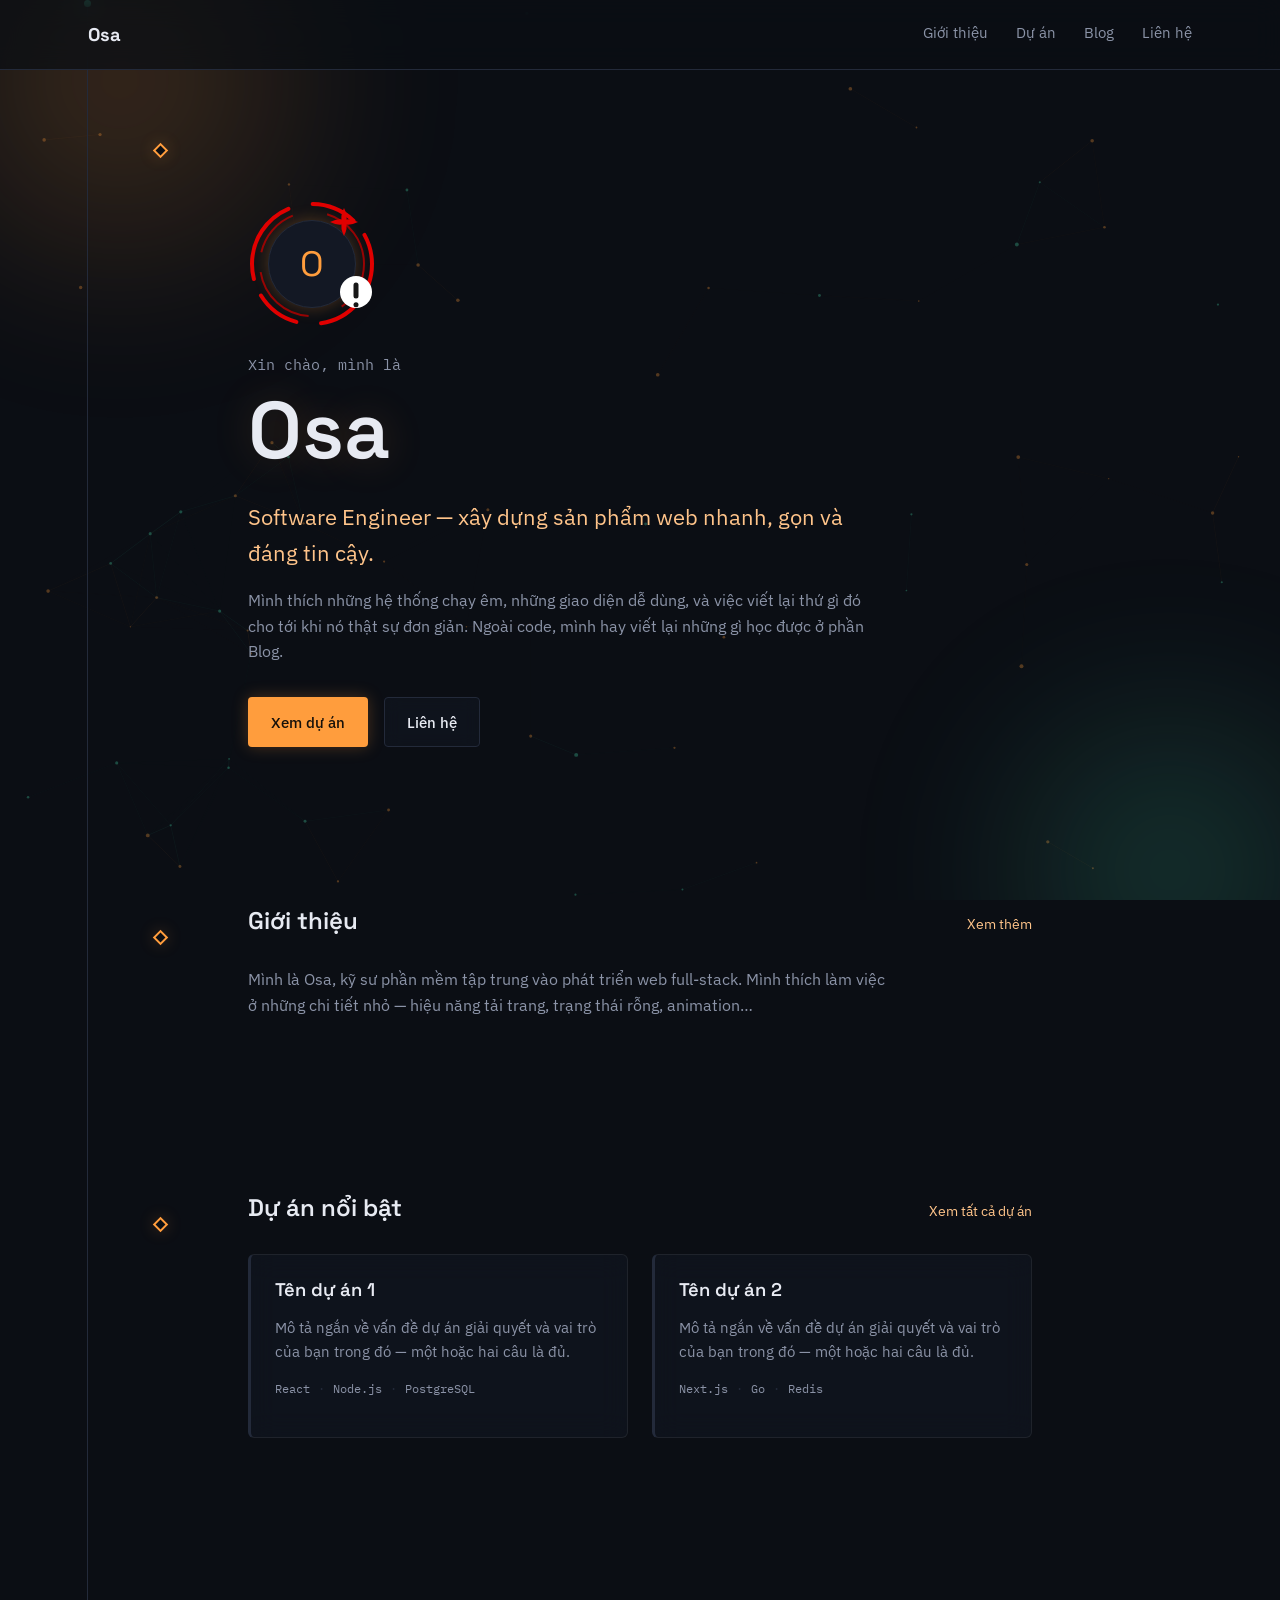
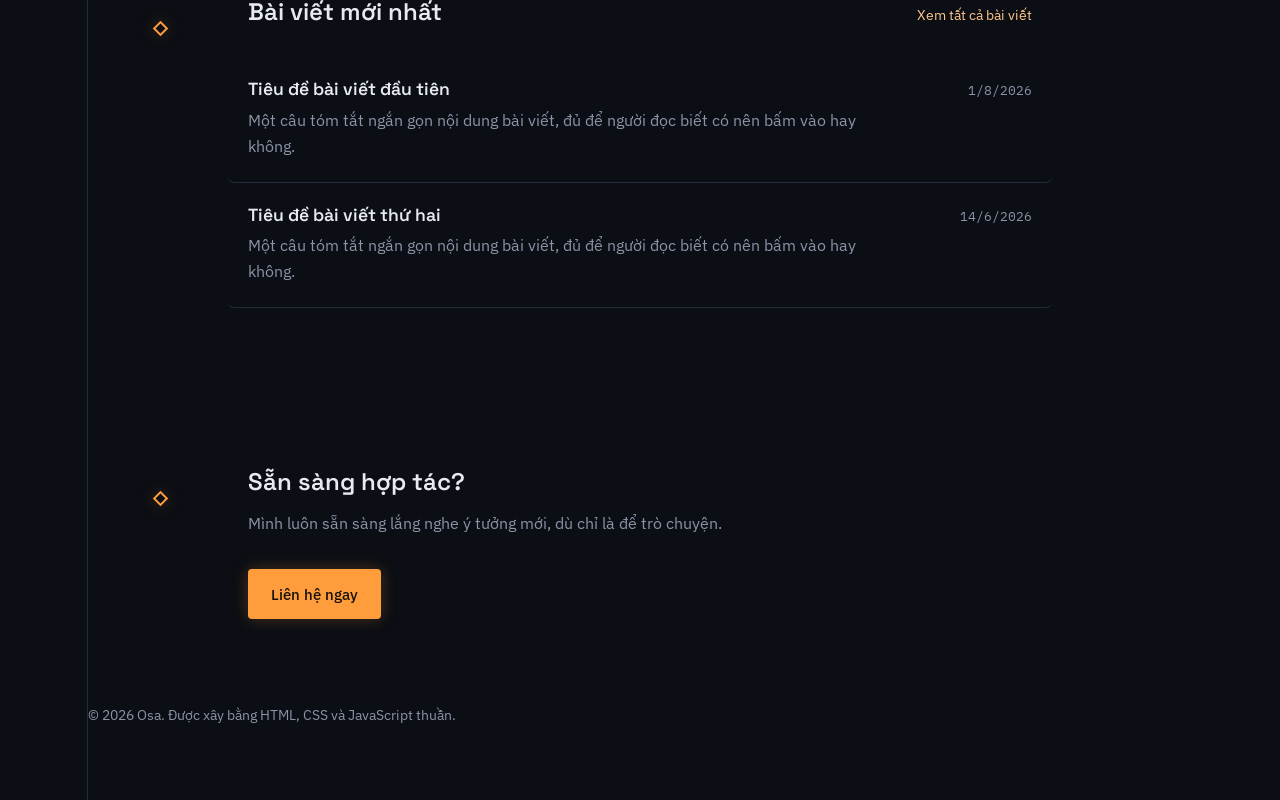
==== index.html @ e758f57e "rebuild" ====
<!DOCTYPE html>
<html lang="vi">
<head>
<meta charset="UTF-8" />
<meta name="viewport" content="width=device-width, initial-scale=1" />
<title>Osa — Software Engineer</title>
<meta name="description" content="Trang cá nhân của Osa: dự án, bài viết và thông tin liên hệ." />
<link rel="icon" href="data:image/svg+xml,%3Csvg xmlns='http://www.w3.org/2000/svg' viewBox='0 0 32 32'%3E%3Crect width='32' height='32' rx='6' fill='%230b0e14'/%3E%3Ccircle cx='16' cy='16' r='5' fill='%23ff9d3d'/%3E%3C/svg%3E" />
<link rel="preconnect" href="https://fonts.googleapis.com" />
<link rel="preconnect" href="https://fonts.gstatic.com" crossorigin />
<link href="https://fonts.googleapis.com/css2?family=Space+Grotesk:wght@500;600;700&family=IBM+Plex+Sans:wght@400;500;600&family=IBM+Plex+Mono:wght@400;500&display=swap" rel="stylesheet" />
<link rel="stylesheet" href="assets/css/style.css" />
</head>
<body>

<div class="ambient" aria-hidden="true"><span class="blob blob-1"></span><span class="blob blob-2"></span></div>

<header class="site-header">
  <a href="/" class="brand">Osa</a>
  <button class="nav-toggle" id="navToggle" aria-expanded="false" aria-controls="navList" aria-label="Mở menu">
    <span></span><span></span><span></span>
  </button>
  <nav class="site-nav" id="navList">
    <a href="/about" data-nav>Giới thiệu</a>
    <a href="/work" data-nav>Dự án</a>
    <a href="/blog" data-nav>Blog</a>
    <a href="/contact" data-nav>Liên hệ</a>
  </nav>
</header>

<div class="trace" aria-hidden="true"><span class="trace-pulse"></span></div>

<main>

  <section id="home" class="section hero">
    <span class="node"></span>
    <div class="avatar-frame">
      <img id="avatar" class="avatar" alt="Ảnh đại diện" />
      <div id="avatarFallback" class="avatar avatar-fallback" aria-hidden="true"></div>
      <svg class="avatar-fx" viewBox="0 0 128 128" aria-hidden="true">
        <!-- Viền đỏ rung -->
        <circle class="anger-border" cx="64" cy="64" r="60" fill="none" stroke="#e00000" stroke-width="4" stroke-dasharray="85 25 45 18" stroke-linecap="round" />
        <circle class="anger-border" cx="64" cy="64" r="52" fill="none" stroke="#b80000" stroke-width="2" stroke-dasharray="50 35 70 20" opacity="0.8" />
        <!-- Dấu giận (4 mảnh, mỗi mảnh rung lệch nhịp) -->
        <g transform="translate(96, 22)">
          <path class="anger-part part-1" d="M 0,-14 Q 4,-6 2,0 Q 0,1.5 -2,0 Q -4,-6 0,-14 Z" fill="#e00000" />
          <path class="anger-part part-2" d="M 14,0 Q 6,4 0,2 Q -1.5,0 0,-2 Q 6,-4 14,0 Z" fill="#e00000" />
          <path class="anger-part part-3" d="M 0,14 Q -4,6 -2,0 Q 0,-1.5 2,0 Q 4,6 0,14 Z" fill="#e00000" />
          <path class="anger-part part-4" d="M -14,0 Q -6,-4 0,-2 Q 1.5,0 0,2 Q -6,4 -14,0 Z" fill="#e00000" />
        </g>
        <!-- Bong bóng dấu ! -->
        <g class="anger-bubble">
          <circle cx="108" cy="92" r="16" fill="#fff" />
          <rect x="105.5" y="82.4" width="5" height="16" rx="2.5" fill="#171717" />
          <circle cx="108" cy="104.8" r="2.5" fill="#171717" />
        </g>
      </svg>
    </div>
    <p class="kicker" id="kicker"></p>
    <h1 id="name"></h1>
    <p class="role" id="role"></p>
    <p class="lede" id="lede"></p>
    <div class="cta-row">
      <a href="/work" class="btn btn-primary">Xem dự án</a>
      <a href="/contact" class="btn btn-ghost">Liên hệ</a>
    </div>
  </section>

  <section class="section">
    <span class="node"></span>
    <div class="teaser-head">
      <h2>Giới thiệu</h2>
      <a href="/about" class="teaser-link">Xem thêm</a>
    </div>
    <p class="teaser-text" id="aboutTeaser"></p>
  </section>

  <section class="section">
    <span class="node"></span>
    <div class="teaser-head">
      <h2>Dự án nổi bật</h2>
      <a href="/work" class="teaser-link">Xem tất cả dự án</a>
    </div>
    <div class="work-grid" id="workTeaser"></div>
  </section>

  <section class="section">
    <span class="node"></span>
    <div class="teaser-head">
      <h2>Bài viết mới nhất</h2>
      <a href="/blog" class="teaser-link">Xem tất cả bài viết</a>
    </div>
    <div class="post-list" id="blogTeaser"></div>
  </section>

  <section class="section">
    <span class="node"></span>
    <h2>Sẵn sàng hợp tác?</h2>
    <p class="teaser-text">Mình luôn sẵn sàng lắng nghe ý tưởng mới, dù chỉ là để trò chuyện.</p>
    <div class="cta-row">
      <a href="/contact" class="btn btn-primary">Liên hệ ngay</a>
    </div>
  </section>

</main>

<footer class="site-footer">
  <p>© <span data-year></span> Osa. Được xây bằng HTML, CSS và JavaScript thuần.</p>
</footer>

<script src="assets/js/particles.js"></script>
<script src="assets/js/site.js"></script>
<script src="assets/js/page-home.js"></script>
</body>
</html>
---- assets/css/style.css ----
/* ---------- Tokens ---------- */
:root{
  --bg: #0b0e14;
  --surface: #131824;
  --surface-glass: rgba(19, 24, 36, .55);
  --border: #232a3a;
  --border-glass: rgba(255, 255, 255, .07);
  --text: #e7eaf2;
  --text-muted: #8b93a7;
  --accent: #ff9d3d;
  --accent-soft: #ffc48a;
  --signal: #47d7ac;

  --glow-accent: 0 0 26px rgba(255, 157, 61, .35);
  --glow-accent-soft: 0 0 16px rgba(255, 157, 61, .25);
  --glow-signal: 0 0 22px rgba(71, 215, 172, .4);

  --font-display: 'Space Grotesk', 'Segoe UI', sans-serif;
  --font-body: 'IBM Plex Sans', 'Segoe UI', sans-serif;
  --font-mono: 'IBM Plex Mono', ui-monospace, monospace;

  --gutter: 88px;
  --measure: 640px;
}

@media (max-width: 720px){
  :root{ --gutter: 40px; }
}

*{ box-sizing: border-box; }
html{ scroll-behavior: smooth; }
@media (prefers-reduced-motion: reduce){
  html{ scroll-behavior: auto; }
}

body{
  margin: 0;
  background: var(--bg);
  color: var(--text);
  font-family: var(--font-body);
  font-size: 16px;
  line-height: 1.6;
  -webkit-font-smoothing: antialiased;
  min-height: 100vh;
  position: relative;
}

a{ color: inherit; }
a:focus-visible, button:focus-visible, input:focus-visible, textarea:focus-visible{
  outline: 2px solid var(--accent);
  outline-offset: 3px;
}

h1, h2, h3{
  font-family: var(--font-display);
  font-weight: 600;
  line-height: 1.15;
  margin: 0 0 .5em;
}

/* ---------- Ambient background layers ---------- */
/* Sit behind everything; header/main/footer get z-index:1 below to clear them. */
#bg-particles{
  position: fixed;
  inset: 0;
  z-index: 0;
  pointer-events: none;
  opacity: .55;
}

.ambient{
  position: fixed;
  inset: 0;
  z-index: 0;
  overflow: hidden;
  pointer-events: none;
}
.ambient .blob{
  position: absolute;
  border-radius: 50%;
  filter: blur(90px);
  opacity: .28;
}
.ambient .blob-1{
  width: 480px; height: 480px;
  top: -160px; left: -120px;
  background: radial-gradient(circle, var(--accent), transparent 70%);
  animation: drift-a 26s ease-in-out infinite alternate;
}
.ambient .blob-2{
  width: 420px; height: 420px;
  bottom: -180px; right: -100px;
  background: radial-gradient(circle, var(--signal), transparent 70%);
  animation: drift-b 22s ease-in-out infinite alternate;
}
@media (prefers-reduced-motion: reduce){
  .ambient .blob{ animation: none; }
}
@keyframes drift-a{
  from{ transform: translate(0, 0); }
  to{ transform: translate(60px, 40px); }
}
@keyframes drift-b{
  from{ transform: translate(0, 0); }
  to{ transform: translate(-50px, -30px); }
}

/* ---------- Buttons (shared with admin) ---------- */
.btn{
  font-family: var(--font-body);
  font-size: .95rem;
  font-weight: 500;
  text-decoration: none;
  padding: 12px 22px;
  border-radius: 4px;
  border: 1px solid transparent;
  cursor: pointer;
  transition: border-color .15s ease, background .15s ease, color .15s ease, box-shadow .15s ease;
}
.btn-primary{ background: var(--accent); color: #17110a; box-shadow: var(--glow-accent-soft); }
.btn-primary:hover{ background: var(--accent-soft); box-shadow: var(--glow-accent); }
.btn-ghost{ border-color: var(--border); color: var(--text); background: var(--surface-glass); backdrop-filter: blur(8px); }
.btn-ghost:hover{ border-color: var(--accent); box-shadow: var(--glow-accent-soft); }
.btn-small{ padding: 8px 14px; font-size: .85rem; }

/* ---------- Header ---------- */
.site-header{
  position: fixed;
  top: 0; left: 0; right: 0;
  z-index: 20;
  display: flex;
  align-items: center;
  justify-content: space-between;
  padding: 20px var(--gutter);
  background: rgba(11,14,20,.72);
  backdrop-filter: blur(14px);
  border-bottom: 1px solid var(--border);
}

.brand{
  font-family: var(--font-display);
  font-weight: 700;
  font-size: 1.15rem;
  text-decoration: none;
  color: var(--text);
}

.site-nav{ display: flex; gap: 28px; }

.site-nav a{
  text-decoration: none;
  color: var(--text-muted);
  font-size: .95rem;
  padding-bottom: 4px;
  border-bottom: 1px solid transparent;
  transition: color .15s ease, border-color .15s ease, text-shadow .15s ease;
}
.site-nav a:hover, .site-nav a.active{
  color: var(--text);
  border-color: var(--accent);
}
.site-nav a.active{ text-shadow: var(--glow-accent-soft); }

.nav-toggle{
  display: none;
  flex-direction: column;
  justify-content: center;
  gap: 5px;
  width: 32px; height: 32px;
  background: none; border: none; cursor: pointer; padding: 0;
}
.nav-toggle span{ display: block; height: 2px; background: var(--text); border-radius: 1px; }

@media (max-width: 720px){
  .nav-toggle{ display: flex; }
  .site-nav{
    position: fixed;
    top: 65px; right: 0;
    flex-direction: column;
    gap: 0;
    background: rgba(19,24,36,.92);
    backdrop-filter: blur(14px);
    border-left: 1px solid var(--border);
    border-bottom: 1px solid var(--border);
    transform: translateX(100%);
    transition: transform .2s ease;
  }
  .site-nav.open{ transform: translateX(0); }
  .site-nav a{ padding: 16px 24px; border-bottom: 1px solid var(--border); }
}

/* ---------- Signal trace (layout device) ---------- */
.trace{
  position: absolute;
  top: 0;
  left: calc(var(--gutter) - 1px);
  width: 1px;
  height: 100%;
  background: var(--border);
  z-index: 1;
}
@media (max-width: 720px){ .trace{ left: 19px; } }

.trace-pulse{
  position: absolute;
  top: 0; left: -3px;
  width: 7px; height: 7px;
  border-radius: 50%;
  background: var(--signal);
  box-shadow: var(--glow-signal);
  animation: pulse-down 1.4s ease-out 1;
}
@media (prefers-reduced-motion: reduce){ .trace-pulse{ animation: none; opacity: 0; } }
@keyframes pulse-down{ from{ top: 0; opacity: 1; } to{ top: 420px; opacity: 0; } }

/* ---------- Page chrome ---------- */
main{ position: relative; z-index: 1; }
.site-footer{ position: relative; z-index: 1; padding: 32px var(--gutter) 60px; color: var(--text-muted); font-size: .85rem; }

/* ---------- Sections ---------- */
.section{
  position: relative;
  max-width: 960px;
  padding: 140px var(--gutter) 40px;
  margin: 0 auto;
}
.section + .section{ padding-top: 120px; }

.node{
  position: absolute;
  left: calc(var(--gutter) * -1 + 88px - 5px);
  top: 145px;
  width: 11px; height: 11px;
  background: var(--bg);
  border: 2px solid var(--accent);
  box-shadow: var(--glow-accent-soft);
  transform: rotate(45deg);
}
@media (max-width: 720px){ .node{ left: 15px; } }

/* ---------- Hero ---------- */
.hero{ padding-top: 200px; }

.avatar{
  width: 96px; height: 96px;
  object-fit: cover;
  border: 1px solid var(--border);
  border-radius: 50%;
  margin-bottom: 24px;
  display: none;
  background: var(--surface);
  box-shadow: var(--glow-accent-soft);
}
.avatar-fallback{
  display: none;
  align-items: center;
  justify-content: center;
  color: var(--accent);
  font-family: var(--font-display);
  font-size: 2.2rem;
}

/* ---------- Avatar frame (angry ring + "!" badge) ---------- */
.avatar-frame{
  position: relative;
  width: 128px;
  height: 128px;
  margin-bottom: 24px;
}
.avatar-frame .avatar,
.avatar-frame .avatar-fallback{
  position: absolute;
  top: 20px; left: 20px;
  width: 88px; height: 88px;
  margin-bottom: 0;
}
.avatar-fx{
  position: absolute;
  inset: 0;
  width: 100%;
  height: 100%;
  pointer-events: none;
  overflow: visible;
}

/* dấu giận (nếu thêm các mảnh .anger-part .part-1..4 sau này, style đã sẵn) */
.anger-part,
.anger-bubble{
  transform-box: fill-box;
  transform-origin: center;
  animation: angerPulse .8s ease-in-out infinite alternate;
}
.part-1{ animation-delay: 0s; }
.part-2{ animation-delay: .08s; }
.part-3{ animation-delay: .16s; }
.part-4{ animation-delay: .24s; }
.anger-bubble{ animation-delay: 0s; }

@keyframes angerPulse{
  0%{ transform: scale(.7); }
  100%{ transform: scale(1.2); }
}

.anger-border{
  transform-box: fill-box;
  transform-origin: center;
  animation: borderShake 1.8s ease-in-out infinite;
}
@keyframes borderShake{
  0%, 100%{ transform: rotate(0deg) translate(0, 0); }
  20%{ transform: rotate(-1.2deg) translate(-1px, .5px); }
  40%{ transform: rotate(1deg) translate(1px, -.5px); }
  60%{ transform: rotate(-.8deg) translate(-.5px, .5px); }
  80%{ transform: rotate(.8deg) translate(.5px, -.5px); }
}
@media (prefers-reduced-motion: reduce){
  .anger-part, .anger-bubble, .anger-border{ animation: none; }
}


.kicker{ font-family: var(--font-mono); color: var(--text-muted); margin: 0 0 8px; font-size: .95rem; }
.hero h1{
  font-size: clamp(3rem, 8vw, 5rem);
  margin-bottom: .15em;
  text-shadow: 0 0 40px rgba(255, 157, 61, .18);
}
.role{ font-size: clamp(1.1rem, 2.4vw, 1.4rem); color: var(--accent-soft); max-width: var(--measure); margin-bottom: .8em; }
.lede{ color: var(--text-muted); max-width: var(--measure); }
.cta-row{ display: flex; gap: 16px; margin-top: 32px; flex-wrap: wrap; }

/* ---------- Teasers (home page previews of other pages) ---------- */
.teaser-head{
  display: flex;
  align-items: baseline;
  justify-content: space-between;
  gap: 16px;
  flex-wrap: wrap;
  margin-bottom: 20px;
}
.teaser-link{
  font-size: .9rem;
  text-decoration: none;
  color: var(--accent-soft);
  border-bottom: 1px solid transparent;
  white-space: nowrap;
}
.teaser-link:hover{ border-color: var(--accent-soft); text-shadow: var(--glow-accent-soft); }
.teaser-text{ color: var(--text-muted); max-width: var(--measure); }

/* ---------- About ---------- */
.about-grid{ display: grid; grid-template-columns: minmax(0, var(--measure)) 1fr; gap: 48px; align-items: start; }
.about-text{ color: var(--text-muted); margin: 0; }
.skills{ list-style: none; margin: 0; padding: 0; display: flex; flex-wrap: wrap; gap: 10px; align-content: flex-start; }
.skills li{
  font-family: var(--font-mono);
  font-size: .85rem;
  padding: 6px 12px;
  border: 1px solid var(--border-glass);
  border-radius: 4px;
  color: var(--text-muted);
  background: var(--surface-glass);
  backdrop-filter: blur(8px);
}
@media (max-width: 820px){ .about-grid{ grid-template-columns: 1fr; } }

/* ---------- Work ---------- */
.work-grid{ display: grid; grid-template-columns: repeat(auto-fit, minmax(260px, 1fr)); gap: 24px; }
.project{
  border: 1px solid var(--border-glass);
  border-left: 3px solid var(--border);
  border-radius: 6px;
  padding: 24px;
  background: var(--surface-glass);
  backdrop-filter: blur(14px);
  transition: border-left-color .15s ease, box-shadow .15s ease, transform .15s ease;
}
.project:hover{
  border-left-color: var(--accent);
  box-shadow: var(--glow-accent-soft);
  transform: translateY(-2px);
}
.project h3{ font-size: 1.15rem; }
.project p{ color: var(--text-muted); font-size: .95rem; }
.tags{ list-style: none; display: flex; flex-wrap: wrap; gap: 8px; margin: 14px 0; padding: 0; }
.tags li{ font-family: var(--font-mono); font-size: .78rem; color: var(--text-muted); }
.tags li::after{ content: '·'; margin-left: 8px; color: var(--border); }
.tags li:last-child::after{ content: ''; }
.project-link{ font-size: .9rem; text-decoration: none; color: var(--accent-soft); border-bottom: 1px solid transparent; }
.project-link:hover{ border-color: var(--accent-soft); text-shadow: var(--glow-accent-soft); }

/* ---------- Blog ---------- */
.post-list{ display: flex; flex-direction: column; }
.post-row{
  display: block;
  text-decoration: none;
  color: inherit;
  padding: 22px 20px;
  margin: 0 -20px;
  border-bottom: 1px solid var(--border);
  border-radius: 6px;
  transition: padding-left .15s ease, background .15s ease, box-shadow .15s ease;
}
.post-row:hover{
  padding-left: 28px;
  background: var(--surface-glass);
  box-shadow: var(--glow-signal);
}
.post-head{ display: flex; align-items: baseline; justify-content: space-between; gap: 16px; flex-wrap: wrap; }
.post-row h3{ font-size: 1.1rem; margin: 0; }
.post-date{ font-family: var(--font-mono); font-size: .8rem; color: var(--text-muted); white-space: nowrap; }
.post-row p{ color: var(--text-muted); margin: .4em 0 0; max-width: var(--measure); }

/* ---------- Contact ---------- */
.contact-grid{ display: grid; grid-template-columns: minmax(0, var(--measure)) 1fr; gap: 48px; }
.contact-text{ color: var(--text-muted); margin: 0; }
.contact-list{ list-style: none; margin: 0; padding: 0; display: flex; flex-direction: column; gap: 12px; }
.contact-list a{ font-family: var(--font-mono); font-size: .95rem; text-decoration: none; color: var(--accent-soft); border-bottom: 1px solid transparent; }
.contact-list a:hover{ border-color: var(--accent-soft); text-shadow: var(--glow-accent-soft); }
@media (max-width: 820px){ .contact-grid{ grid-template-columns: 1fr; } }

/* ---------- Maintenance screen ---------- */
.maintenance{
  position: fixed;
  inset: 0;
  z-index: 50;
  display: flex;
  align-items: center;
  justify-content: center;
  text-align: center;
  padding: 24px;
  background: rgba(11, 14, 20, .93);
  backdrop-filter: blur(6px);
}
.maintenance-box{ max-width: 420px; }
.maintenance-pulse{
  width: 14px; height: 14px;
  border-radius: 50%;
  background: var(--signal);
  box-shadow: var(--glow-signal);
  margin: 0 auto 28px;
  animation: maintenance-breathe 1.8s ease-in-out infinite;
}
@media (prefers-reduced-motion: reduce){ .maintenance-pulse{ animation: none; } }
@keyframes maintenance-breathe{
  0%, 100%{ transform: scale(1); opacity: .8; }
  50%{ transform: scale(1.6); opacity: 1; }
}
.maintenance-box h1{ font-size: 1.6rem; margin-bottom: .4em; }
.maintenance-box p{ color: var(--text-muted); }
.maintenance-box .brand{ display: block; margin-bottom: 24px; }
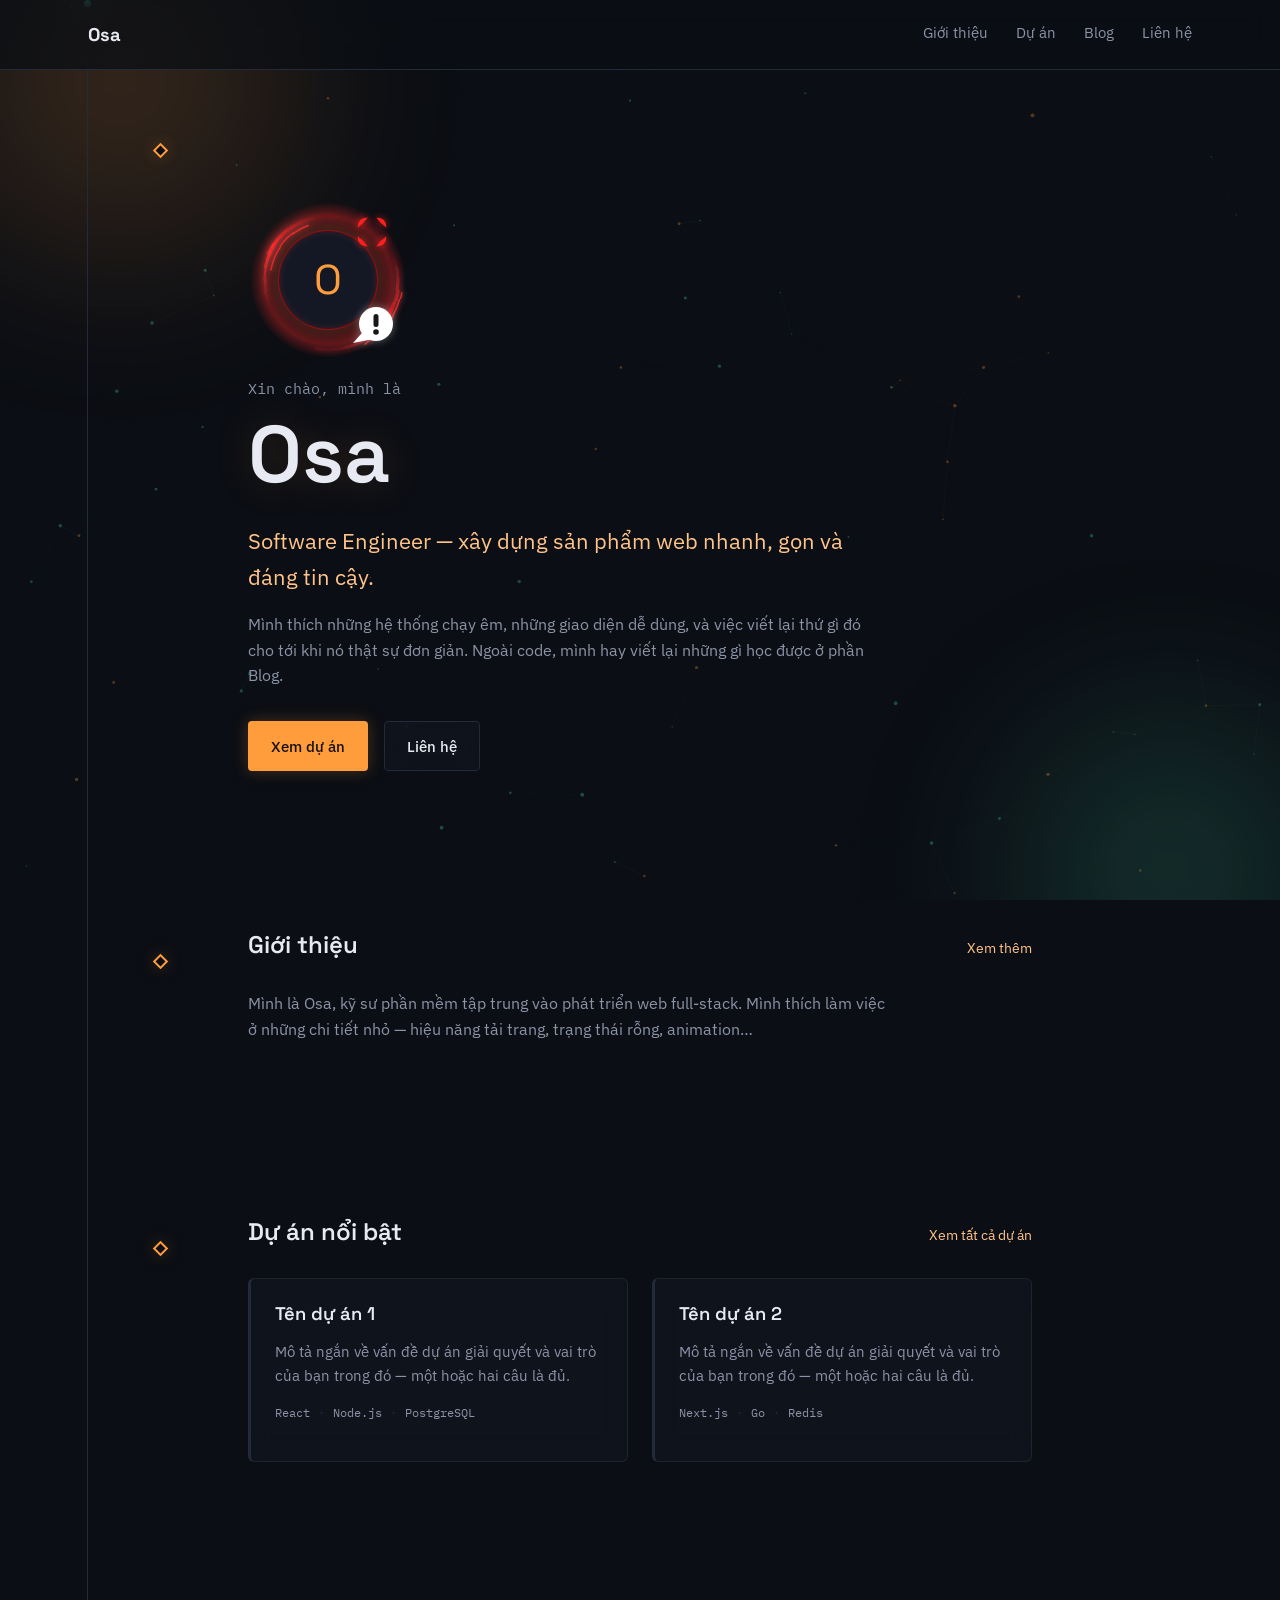
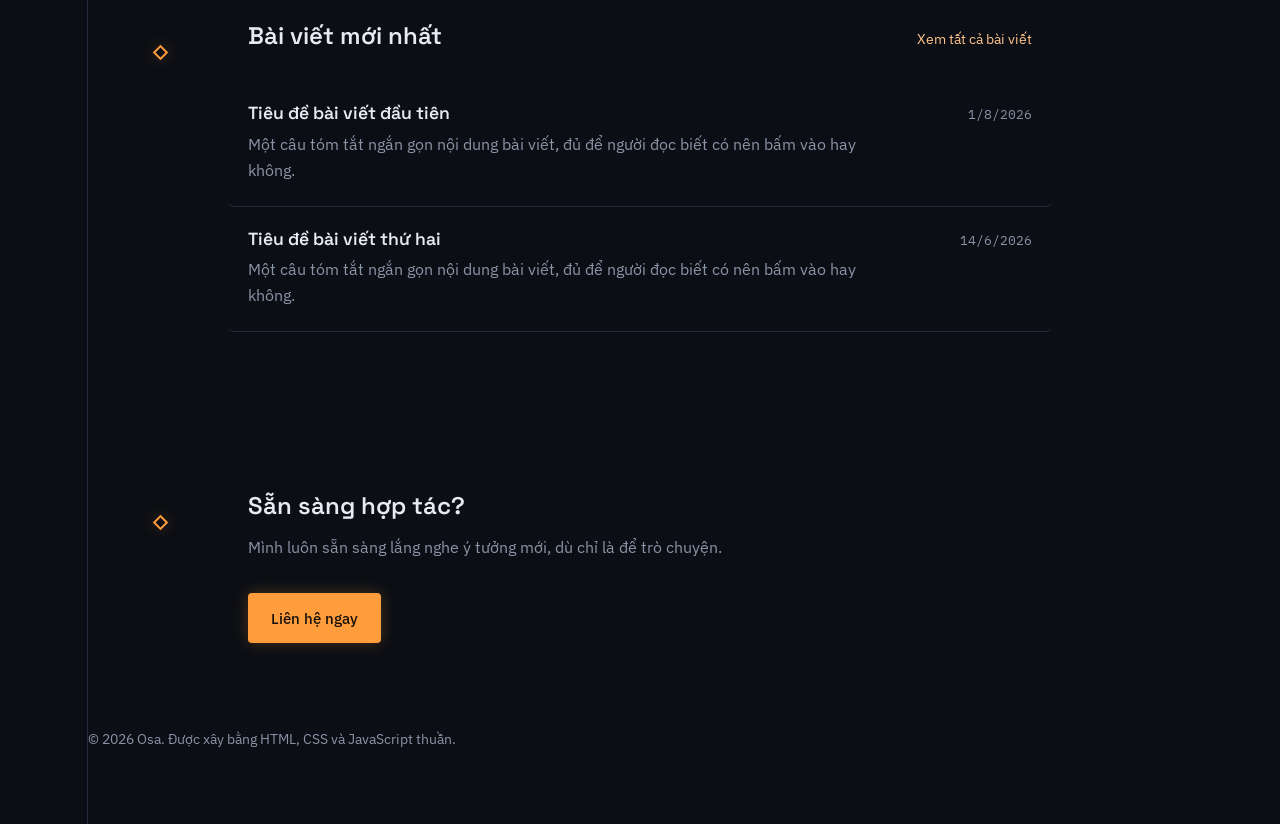
==== commit d9806a9b: "111" ====
--- a/index.html
+++ b/index.html
@@ -37,22 +37,68 @@
     <div class="avatar-frame">
       <img id="avatar" class="avatar" alt="Ảnh đại diện" />
       <div id="avatarFallback" class="avatar avatar-fallback" aria-hidden="true"></div>
-      <svg class="avatar-fx" viewBox="0 0 128 128" aria-hidden="true">
-        <!-- Viền đỏ rung -->
-        <circle class="anger-border" cx="64" cy="64" r="60" fill="none" stroke="#e00000" stroke-width="4" stroke-dasharray="85 25 45 18" stroke-linecap="round" />
-        <circle class="anger-border" cx="64" cy="64" r="52" fill="none" stroke="#b80000" stroke-width="2" stroke-dasharray="50 35 70 20" opacity="0.8" />
-        <!-- Dấu giận (4 mảnh, mỗi mảnh rung lệch nhịp) -->
-        <g transform="translate(96, 22)">
-          <path class="anger-part part-1" d="M 0,-14 Q 4,-6 2,0 Q 0,1.5 -2,0 Q -4,-6 0,-14 Z" fill="#e00000" />
-          <path class="anger-part part-2" d="M 14,0 Q 6,4 0,2 Q -1.5,0 0,-2 Q 6,-4 14,0 Z" fill="#e00000" />
-          <path class="anger-part part-3" d="M 0,14 Q -4,6 -2,0 Q 0,-1.5 2,0 Q 4,6 0,14 Z" fill="#e00000" />
-          <path class="anger-part part-4" d="M -14,0 Q -6,-4 0,-2 Q 1.5,0 0,2 Q -6,4 -14,0 Z" fill="#e00000" />
+      <svg class="avatar-fx" viewBox="0 0 160 160" aria-hidden="true">
+        <defs>
+          <radialGradient id="rageGlowGrad">
+            <stop offset="0.55" stop-color="#ff2a2a" stop-opacity="0" />
+            <stop offset="0.82" stop-color="#ff2a2a" stop-opacity="0.35" />
+            <stop offset="1" stop-color="#ff2a2a" stop-opacity="0" />
+          </radialGradient>
+          <linearGradient id="arcFadeA" x1="0" y1="1" x2="0.7" y2="0">
+            <stop offset="0" stop-color="#ff2a2a" stop-opacity="0" />
+            <stop offset="0.5" stop-color="#ff2a2a" stop-opacity="1" />
+            <stop offset="1" stop-color="#b80000" stop-opacity="0.1" />
+          </linearGradient>
+          <linearGradient id="arcFadeB" x1="1" y1="0" x2="0.3" y2="1">
+            <stop offset="0" stop-color="#ff2a2a" stop-opacity="0" />
+            <stop offset="0.5" stop-color="#e00000" stop-opacity="1" />
+            <stop offset="1" stop-color="#ff2a2a" stop-opacity="0.1" />
+          </linearGradient>
+          <filter id="wobble" x="-10%" y="-10%" width="120%" height="120%">
+            <feTurbulence type="fractalNoise" baseFrequency="0.035" numOctaves="2" seed="1" result="noise">
+              <animate attributeName="seed" values="1;3;5;7;9;11" dur="0.72s" calcMode="discrete" repeatCount="indefinite" />
+            </feTurbulence>
+            <feDisplacementMap in="SourceGraphic" in2="noise" scale="3.5" xChannelSelector="R" yChannelSelector="G" />
+          </filter>
+        </defs>
+
+        <!-- Quầng nóng -->
+        <circle class="rage-glow" cx="80" cy="80" r="78" fill="url(#rageGlowGrad)" />
+
+        <!-- Nét cung đỏ vẽ tay -->
+        <g class="rage-arcs">
+          <path class="arc arc-a" d="M 19.9 101.9 A 64 64 0 0 1 91.1 17" stroke="url(#arcFadeA)" stroke-width="3.2" />
+          <path class="arc arc-b" d="M 145.8 56.1 A 70 70 0 0 1 67.8 148.9" stroke="url(#arcFadeB)" stroke-width="3.2" />
+          <path class="arc arc-c" d="M 22.9 69.9 A 58 58 0 0 1 60.2 25.5" stroke="#ff2a2a" stroke-width="1.5" opacity="0.8" />
+          <path class="arc arc-d" d="M 152.9 92.8 A 74 74 0 0 1 117 144.1" stroke="#ff2a2a" stroke-width="1.5" opacity="0.8" />
         </g>
-        <!-- Bong bóng dấu ! -->
-        <g class="anger-bubble">
-          <circle cx="108" cy="92" r="16" fill="#fff" />
-          <rect x="105.5" y="82.4" width="5" height="16" rx="2.5" fill="#171717" />
-          <circle cx="108" cy="104.8" r="2.5" fill="#171717" />
+
+        <!-- Tàn lửa -->
+        <circle class="ember" cx="50" cy="26" r="2" style="--ex:-6px;--ey:-20px;--d:0s" />
+        <circle class="ember" cx="72" cy="18" r="1.6" style="--ex:4px;--ey:-22px;--d:.5s" />
+        <circle class="ember" cx="94" cy="22" r="2.4" style="--ex:-3px;--ey:-24px;--d:1s" />
+        <circle class="ember" cx="36" cy="46" r="1.8" style="--ex:-12px;--ey:-14px;--d:1.4s" />
+        <circle class="ember" cx="118" cy="62" r="1.6" style="--ex:12px;--ey:-14px;--d:.8s" />
+        <circle class="ember" cx="60" cy="140" r="1.6" style="--ex:-8px;--ey:-16px;--d:1.9s" />
+
+        <!-- Dấu giận: 4 mảnh -->
+        <g transform="translate(124 32) scale(1.2)">
+          <g class="anger-wobble">
+            <path class="anger-part part-1" d="M 3.5,-12 Q 12,-12 12,-3.5 Q 7,-7 3.5,-12 Z" />
+            <path class="anger-part part-2" d="M -3.5,-12 Q -12,-12 -12,-3.5 Q -7,-7 -3.5,-12 Z" />
+            <path class="anger-part part-3" d="M 3.5,12 Q 12,12 12,3.5 Q 7,7 3.5,12 Z" />
+            <path class="anger-part part-4" d="M -3.5,12 Q -12,12 -12,3.5 Q -7,7 -3.5,12 Z" />
+          </g>
+        </g>
+
+        <!-- Bong bóng ! -->
+        <g transform="translate(128 124)">
+          <g class="bang-bubble">
+            <path d="M -14 9 L -23 19 L -3 15 Z" fill="#fff" />
+            <circle r="17" fill="#fff" />
+            <rect x="-2.5" y="-10" width="5" height="13" rx="2.5" fill="#171717" />
+            <circle cy="8" r="2.8" fill="#171717" />
+          </g>
         </g>
       </svg>
     </div>
--- a/assets/css/style.css
+++ b/assets/css/style.css
@@ -260,20 +260,23 @@
   font-size: 2.2rem;
 }
 
-/* ---------- Avatar frame (angry ring + "!" badge) ---------- */
+/* ---------- Avatar frame: khung giận dữ ---------- */
 .avatar-frame{
   position: relative;
-  width: 128px;
-  height: 128px;
-  margin-bottom: 24px;
+  width: 160px;
+  height: 160px;
+  margin-bottom: 16px;
 }
 .avatar-frame .avatar,
 .avatar-frame .avatar-fallback{
   position: absolute;
-  top: 20px; left: 20px;
-  width: 88px; height: 88px;
+  top: 30px; left: 30px;
+  width: 100px; height: 100px;
   margin-bottom: 0;
-}
+  border-color: rgba(224, 0, 0, .55);
+  animation: rageJitter 3.2s linear infinite, rageGlow 1.4s ease-in-out infinite alternate;
+}
+.avatar-frame .avatar-fallback{ font-size: 2.6rem; }
 .avatar-fx{
   position: absolute;
   inset: 0;
@@ -283,40 +286,114 @@
   overflow: visible;
 }
 
-/* dấu giận (nếu thêm các mảnh .anger-part .part-1..4 sau này, style đã sẵn) */
-.anger-part,
-.anger-bubble{
+/* avatar run nhẹ từng đợt + đỏ rực nhấp nháy */
+@keyframes rageJitter{
+  0%, 68%, 100%{ transform: translate(0, 0); }
+  70%{ transform: translate(-1.5px, 1px); }
+  72%{ transform: translate(1.5px, -1px); }
+  74%{ transform: translate(-1px, -1.5px); }
+  76%{ transform: translate(1.5px, 1px); }
+  78%{ transform: translate(-1.5px, 0); }
+  80%{ transform: translate(1px, 1px); }
+  82%{ transform: translate(0, 0); }
+}
+@keyframes rageGlow{
+  from{ box-shadow: 0 0 10px rgba(255, 40, 40, .3); }
+  to{ box-shadow: 0 0 28px rgba(255, 40, 40, .75); }
+}
+
+/* quầng nóng phía sau */
+.rage-glow{
   transform-box: fill-box;
   transform-origin: center;
-  animation: angerPulse .8s ease-in-out infinite alternate;
-}
-.part-1{ animation-delay: 0s; }
-.part-2{ animation-delay: .08s; }
-.part-3{ animation-delay: .16s; }
-.part-4{ animation-delay: .24s; }
-.anger-bubble{ animation-delay: 0s; }
-
-@keyframes angerPulse{
-  0%{ transform: scale(.7); }
-  100%{ transform: scale(1.2); }
-}
-
-.anger-border{
+  animation: glowPulse 1.4s ease-in-out infinite alternate;
+}
+@keyframes glowPulse{
+  from{ opacity: .45; transform: scale(.94); }
+  to{ opacity: 1; transform: scale(1.06); }
+}
+
+/* các nét cung đỏ: đung đưa + nét vẽ tay "sôi" (filter #wobble) */
+.rage-arcs{ filter: url(#wobble) drop-shadow(0 0 3px rgba(255, 30, 30, .8)); }
+.arc{
+  fill: none;
+  stroke-linecap: round;
+  transform-box: view-box;
+  transform-origin: 50% 50%;
+}
+.arc-a{ animation: arcSwayA 2.6s ease-in-out infinite; }
+.arc-b{ animation: arcSwayB 3.1s ease-in-out infinite; }
+.arc-c{ animation: arcSwayB 2.2s ease-in-out infinite; }
+.arc-d{ animation: arcSwayA 2.9s ease-in-out infinite; }
+@keyframes arcSwayA{
+  0%, 100%{ transform: rotate(-5deg); opacity: .85; }
+  50%{ transform: rotate(6deg); opacity: 1; }
+}
+@keyframes arcSwayB{
+  0%, 100%{ transform: rotate(5deg); opacity: 1; }
+  50%{ transform: rotate(-6deg); opacity: .8; }
+}
+
+/* tàn lửa bay lên */
+.ember{
+  fill: #ff5a2a;
   transform-box: fill-box;
   transform-origin: center;
-  animation: borderShake 1.8s ease-in-out infinite;
-}
-@keyframes borderShake{
-  0%, 100%{ transform: rotate(0deg) translate(0, 0); }
-  20%{ transform: rotate(-1.2deg) translate(-1px, .5px); }
-  40%{ transform: rotate(1deg) translate(1px, -.5px); }
-  60%{ transform: rotate(-.8deg) translate(-.5px, .5px); }
-  80%{ transform: rotate(.8deg) translate(.5px, -.5px); }
-}
+  opacity: 0;
+  animation: emberRise 2.4s ease-out infinite;
+  animation-delay: var(--d, 0s);
+}
+@keyframes emberRise{
+  0%{ opacity: 0; transform: translate(0, 0) scale(.4); }
+  15%{ opacity: 1; }
+  100%{ opacity: 0; transform: translate(var(--ex, 0), var(--ey, -20px)) scale(1.2); }
+}
+
+/* dấu giận 💢: 4 mảnh bung ra - co vào lệch nhịp */
+.anger-wobble{
+  transform-box: fill-box;
+  transform-origin: center;
+  animation: markWobble .5s ease-in-out infinite alternate;
+  filter: drop-shadow(0 0 3px rgba(255, 40, 40, .9));
+}
+@keyframes markWobble{
+  from{ transform: rotate(-7deg) scale(1); }
+  to{ transform: rotate(7deg) scale(1.1); }
+}
+.anger-part{
+  fill: #ff1f1f;
+  transform-box: fill-box;
+  transform-origin: center;
+  animation: angerBurst .7s ease-in-out infinite alternate;
+}
+.part-1{ --dx: 2.5px;  --dy: -2.5px; animation-delay: 0s; }
+.part-2{ --dx: -2.5px; --dy: -2.5px; animation-delay: .08s; }
+.part-3{ --dx: 2.5px;  --dy: 2.5px;  animation-delay: .16s; }
+.part-4{ --dx: -2.5px; --dy: 2.5px;  animation-delay: .24s; }
+@keyframes angerBurst{
+  from{ transform: translate(0, 0) scale(.75); }
+  to{ transform: translate(var(--dx), var(--dy)) scale(1.15); }
+}
+
+/* bong bóng ! nảy lắc */
+.bang-bubble{
+  transform-box: fill-box;
+  transform-origin: center;
+  animation: bangPop .9s ease-in-out infinite alternate;
+  filter: drop-shadow(0 0 4px rgba(255, 255, 255, .35));
+}
+@keyframes bangPop{
+  from{ transform: scale(.9) rotate(-8deg); }
+  to{ transform: scale(1.12) rotate(8deg); }
+}
+
 @media (prefers-reduced-motion: reduce){
-  .anger-part, .anger-bubble, .anger-border{ animation: none; }
-}
-
+  .avatar-frame .avatar,
+  .avatar-frame .avatar-fallback,
+  .rage-glow, .arc, .ember, .anger-wobble, .anger-part, .bang-bubble{ animation: none; }
+  .ember{ opacity: 0; }
+  .rage-arcs{ filter: none; }
+}
 
 .kicker{ font-family: var(--font-mono); color: var(--text-muted); margin: 0 0 8px; font-size: .95rem; }
 .hero h1{
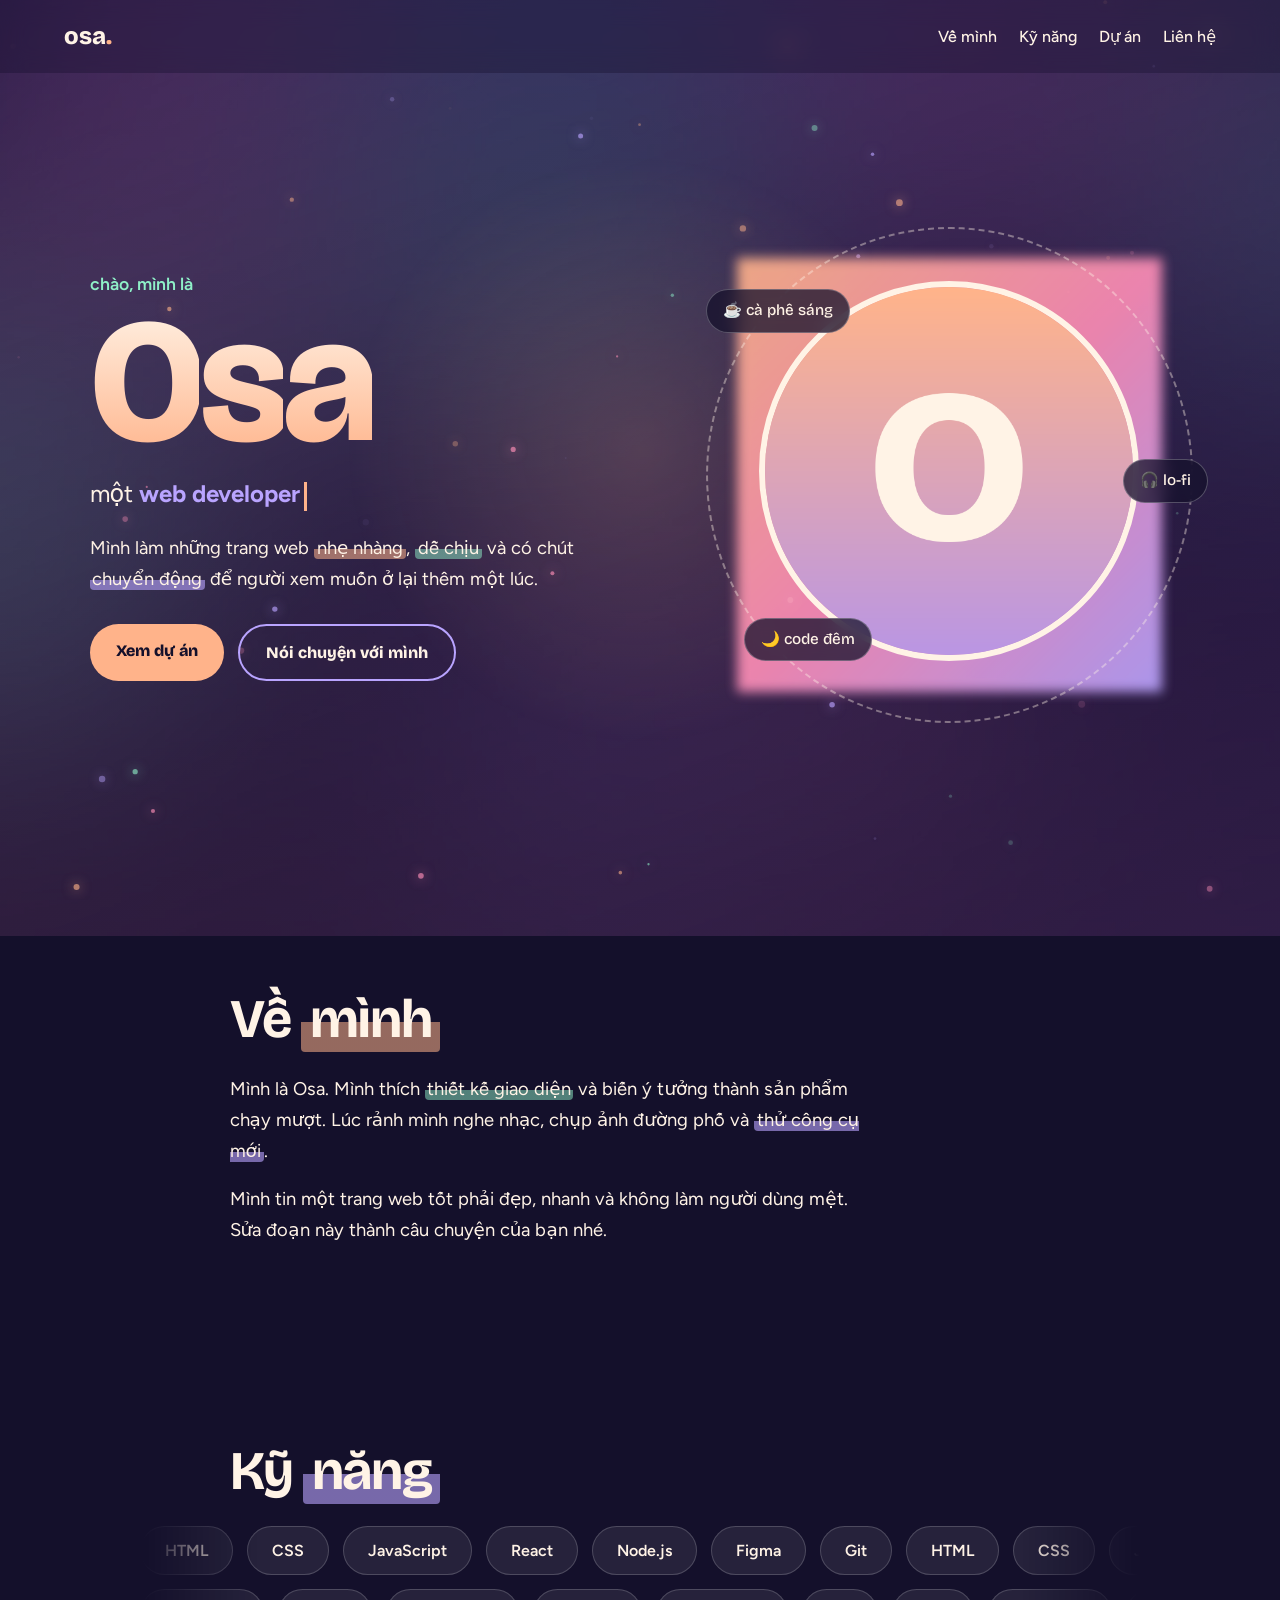
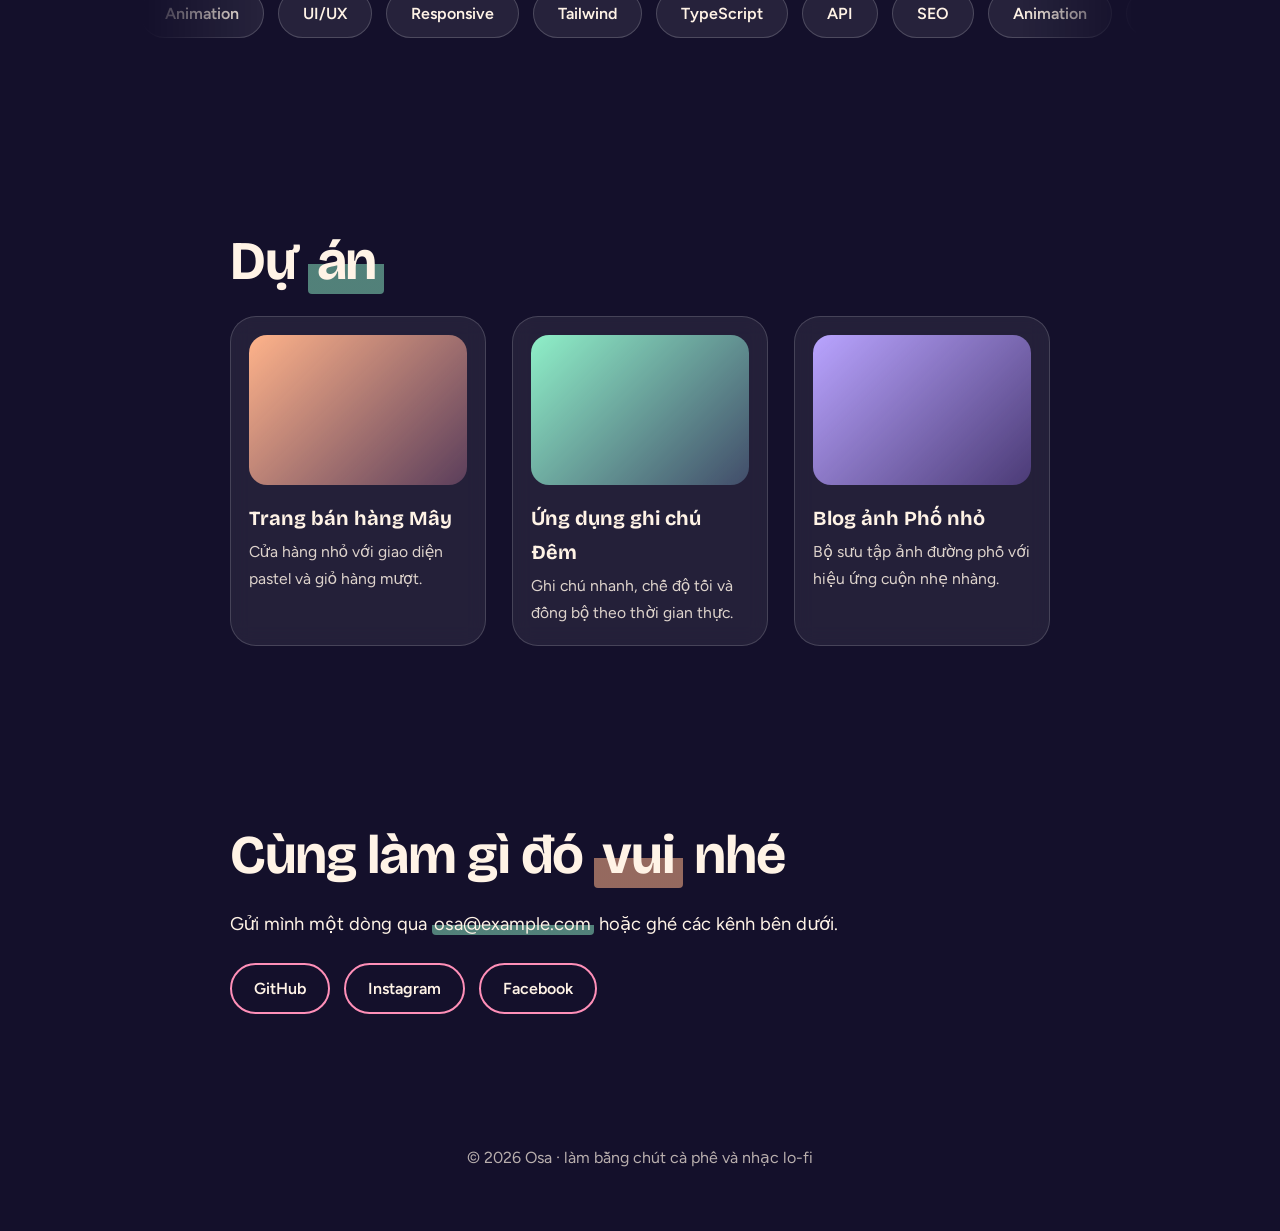
==== commit 9ce381ea: "1" ====
--- a/index.html
+++ b/index.html
@@ -1,161 +1,78 @@
 <!DOCTYPE html>
 <html lang="vi">
 <head>
-<meta charset="UTF-8" />
-<meta name="viewport" content="width=device-width, initial-scale=1" />
-<title>Osa — Software Engineer</title>
-<meta name="description" content="Trang cá nhân của Osa: dự án, bài viết và thông tin liên hệ." />
-<link rel="icon" href="data:image/svg+xml,%3Csvg xmlns='http://www.w3.org/2000/svg' viewBox='0 0 32 32'%3E%3Crect width='32' height='32' rx='6' fill='%230b0e14'/%3E%3Ccircle cx='16' cy='16' r='5' fill='%23ff9d3d'/%3E%3C/svg%3E" />
-<link rel="preconnect" href="https://fonts.googleapis.com" />
-<link rel="preconnect" href="https://fonts.gstatic.com" crossorigin />
-<link href="https://fonts.googleapis.com/css2?family=Space+Grotesk:wght@500;600;700&family=IBM+Plex+Sans:wght@400;500;600&family=IBM+Plex+Mono:wght@400;500&display=swap" rel="stylesheet" />
-<link rel="stylesheet" href="assets/css/style.css" />
+<meta charset="UTF-8">
+<meta name="viewport" content="width=device-width, initial-scale=1">
+<title>Osa · Portfolio</title>
+<link rel="preconnect" href="https://fonts.googleapis.com">
+<link rel="preconnect" href="https://fonts.gstatic.com" crossorigin>
+<link href="https://fonts.googleapis.com/css2?family=Bricolage+Grotesque:opsz,wght@12..96,500;800&family=Figtree:wght@400;500;600&display=swap" rel="stylesheet">
+<link rel="stylesheet" href="css/style.css">
 </head>
 <body>
+<!-- Đổi ảnh nền: thay file assets/background.jpg | Đổi avatar: thay file assets/avatar.png -->
+<div class="bg"></div>
+<div class="glow"></div>
+<canvas id="fx" aria-hidden="true"></canvas>
 
-<div class="ambient" aria-hidden="true"><span class="blob blob-1"></span><span class="blob blob-2"></span></div>
+<nav>
+  <a href="#home" class="logo">osa<i>.</i></a>
+  <div><a href="#about">Về mình</a><a href="#skills">Kỹ năng</a><a href="#projects">Dự án</a><a href="#contact">Liên hệ</a></div>
+</nav>
 
-<header class="site-header">
-  <a href="/" class="brand">Osa</a>
-  <button class="nav-toggle" id="navToggle" aria-expanded="false" aria-controls="navList" aria-label="Mở menu">
-    <span></span><span></span><span></span>
-  </button>
-  <nav class="site-nav" id="navList">
-    <a href="/about" data-nav>Giới thiệu</a>
-    <a href="/work" data-nav>Dự án</a>
-    <a href="/blog" data-nav>Blog</a>
-    <a href="/contact" data-nav>Liên hệ</a>
-  </nav>
+<header class="hero" id="home">
+  <div class="hero-text">
+    <p class="hi">chào, mình là</p>
+    <h1 class="name" aria-label="Osa"><span>O</span><span>s</span><span>a</span></h1>
+    <p class="role">một <b id="type"></b><i class="caret"></i></p>
+    <p class="lead">Mình làm những trang web <mark class="hl">nhẹ nhàng</mark>, <mark class="hl h2">dễ chịu</mark> và có chút <mark class="hl h3">chuyển động</mark> để người xem muốn ở lại thêm một lúc.</p>
+    <div class="cta"><a class="btn" href="#projects">Xem dự án</a><a class="btn ghost" href="#contact">Nói chuyện với mình</a></div>
+  </div>
+  <div class="avatar-wrap">
+    <div class="blob"></div><div class="ring"></div>
+    <img class="avatar" src="assets/avatar.png" alt="Ảnh đại diện của Osa">
+    <span class="chip c1">☕ cà phê sáng</span>
+    <span class="chip c2">🎧 lo-fi</span>
+    <span class="chip c3">🌙 code đêm</span>
+  </div>
 </header>
 
-<div class="trace" aria-hidden="true"><span class="trace-pulse"></span></div>
+<main>
+  <section id="about" class="rv">
+    <h2>Về <mark class="hl">mình</mark></h2>
+    <p>Mình là Osa. Mình thích <mark class="hl h2">thiết kế giao diện</mark> và biến ý tưởng thành sản phẩm chạy mượt. Lúc rảnh mình nghe nhạc, chụp ảnh đường phố và <mark class="hl h3">thử công cụ mới</mark>.</p>
+    <p>Mình tin một trang web tốt phải đẹp, nhanh và không làm người dùng mệt. Sửa đoạn này thành câu chuyện của bạn nhé.</p>
+  </section>
 
-<main>
+  <section id="skills" class="rv">
+    <h2>Kỹ <mark class="hl h3">năng</mark></h2>
+    <div class="marquee"><div class="track">
+      <span>HTML</span><span>CSS</span><span>JavaScript</span><span>React</span><span>Node.js</span><span>Figma</span><span>Git</span>
+      <span>HTML</span><span>CSS</span><span>JavaScript</span><span>React</span><span>Node.js</span><span>Figma</span><span>Git</span>
+    </div></div>
+    <div class="marquee rev"><div class="track">
+      <span>Animation</span><span>UI/UX</span><span>Responsive</span><span>Tailwind</span><span>TypeScript</span><span>API</span><span>SEO</span>
+      <span>Animation</span><span>UI/UX</span><span>Responsive</span><span>Tailwind</span><span>TypeScript</span><span>API</span><span>SEO</span>
+    </div></div>
+  </section>
 
-  <section id="home" class="section hero">
-    <span class="node"></span>
-    <div class="avatar-frame">
-      <img id="avatar" class="avatar" alt="Ảnh đại diện" />
-      <div id="avatarFallback" class="avatar avatar-fallback" aria-hidden="true"></div>
-      <svg class="avatar-fx" viewBox="0 0 160 160" aria-hidden="true">
-        <defs>
-          <radialGradient id="rageGlowGrad">
-            <stop offset="0.55" stop-color="#ff2a2a" stop-opacity="0" />
-            <stop offset="0.82" stop-color="#ff2a2a" stop-opacity="0.35" />
-            <stop offset="1" stop-color="#ff2a2a" stop-opacity="0" />
-          </radialGradient>
-          <linearGradient id="arcFadeA" x1="0" y1="1" x2="0.7" y2="0">
-            <stop offset="0" stop-color="#ff2a2a" stop-opacity="0" />
-            <stop offset="0.5" stop-color="#ff2a2a" stop-opacity="1" />
-            <stop offset="1" stop-color="#b80000" stop-opacity="0.1" />
-          </linearGradient>
-          <linearGradient id="arcFadeB" x1="1" y1="0" x2="0.3" y2="1">
-            <stop offset="0" stop-color="#ff2a2a" stop-opacity="0" />
-            <stop offset="0.5" stop-color="#e00000" stop-opacity="1" />
-            <stop offset="1" stop-color="#ff2a2a" stop-opacity="0.1" />
-          </linearGradient>
-          <filter id="wobble" x="-10%" y="-10%" width="120%" height="120%">
-            <feTurbulence type="fractalNoise" baseFrequency="0.035" numOctaves="2" seed="1" result="noise">
-              <animate attributeName="seed" values="1;3;5;7;9;11" dur="0.72s" calcMode="discrete" repeatCount="indefinite" />
-            </feTurbulence>
-            <feDisplacementMap in="SourceGraphic" in2="noise" scale="3.5" xChannelSelector="R" yChannelSelector="G" />
-          </filter>
-        </defs>
-
-        <!-- Quầng nóng -->
-        <circle class="rage-glow" cx="80" cy="80" r="78" fill="url(#rageGlowGrad)" />
-
-        <!-- Nét cung đỏ vẽ tay -->
-        <g class="rage-arcs">
-          <path class="arc arc-a" d="M 19.9 101.9 A 64 64 0 0 1 91.1 17" stroke="url(#arcFadeA)" stroke-width="3.2" />
-          <path class="arc arc-b" d="M 145.8 56.1 A 70 70 0 0 1 67.8 148.9" stroke="url(#arcFadeB)" stroke-width="3.2" />
-          <path class="arc arc-c" d="M 22.9 69.9 A 58 58 0 0 1 60.2 25.5" stroke="#ff2a2a" stroke-width="1.5" opacity="0.8" />
-          <path class="arc arc-d" d="M 152.9 92.8 A 74 74 0 0 1 117 144.1" stroke="#ff2a2a" stroke-width="1.5" opacity="0.8" />
-        </g>
-
-        <!-- Tàn lửa -->
-        <circle class="ember" cx="50" cy="26" r="2" style="--ex:-6px;--ey:-20px;--d:0s" />
-        <circle class="ember" cx="72" cy="18" r="1.6" style="--ex:4px;--ey:-22px;--d:.5s" />
-        <circle class="ember" cx="94" cy="22" r="2.4" style="--ex:-3px;--ey:-24px;--d:1s" />
-        <circle class="ember" cx="36" cy="46" r="1.8" style="--ex:-12px;--ey:-14px;--d:1.4s" />
-        <circle class="ember" cx="118" cy="62" r="1.6" style="--ex:12px;--ey:-14px;--d:.8s" />
-        <circle class="ember" cx="60" cy="140" r="1.6" style="--ex:-8px;--ey:-16px;--d:1.9s" />
-
-        <!-- Dấu giận: 4 mảnh -->
-        <g transform="translate(124 32) scale(1.2)">
-          <g class="anger-wobble">
-            <path class="anger-part part-1" d="M 3.5,-12 Q 12,-12 12,-3.5 Q 7,-7 3.5,-12 Z" />
-            <path class="anger-part part-2" d="M -3.5,-12 Q -12,-12 -12,-3.5 Q -7,-7 -3.5,-12 Z" />
-            <path class="anger-part part-3" d="M 3.5,12 Q 12,12 12,3.5 Q 7,7 3.5,12 Z" />
-            <path class="anger-part part-4" d="M -3.5,12 Q -12,12 -12,3.5 Q -7,7 -3.5,12 Z" />
-          </g>
-        </g>
-
-        <!-- Bong bóng ! -->
-        <g transform="translate(128 124)">
-          <g class="bang-bubble">
-            <path d="M -14 9 L -23 19 L -3 15 Z" fill="#fff" />
-            <circle r="17" fill="#fff" />
-            <rect x="-2.5" y="-10" width="5" height="13" rx="2.5" fill="#171717" />
-            <circle cy="8" r="2.8" fill="#171717" />
-          </g>
-        </g>
-      </svg>
-    </div>
-    <p class="kicker" id="kicker"></p>
-    <h1 id="name"></h1>
-    <p class="role" id="role"></p>
-    <p class="lede" id="lede"></p>
-    <div class="cta-row">
-      <a href="/work" class="btn btn-primary">Xem dự án</a>
-      <a href="/contact" class="btn btn-ghost">Liên hệ</a>
+  <section id="projects" class="rv">
+    <h2>Dự <mark class="hl h2">án</mark></h2>
+    <div class="grid">
+      <a class="card tilt" href="#" style="--c:#ffb38a"><div class="thumb"></div><h3>Trang bán hàng Mây</h3><p>Cửa hàng nhỏ với giao diện pastel và giỏ hàng mượt.</p></a>
+      <a class="card tilt" href="#" style="--c:#8ff0c8"><div class="thumb"></div><h3>Ứng dụng ghi chú Đêm</h3><p>Ghi chú nhanh, chế độ tối và đồng bộ theo thời gian thực.</p></a>
+      <a class="card tilt" href="#" style="--c:#b9a4ff"><div class="thumb"></div><h3>Blog ảnh Phố nhỏ</h3><p>Bộ sưu tập ảnh đường phố với hiệu ứng cuộn nhẹ nhàng.</p></a>
     </div>
   </section>
 
-  <section class="section">
-    <span class="node"></span>
-    <div class="teaser-head">
-      <h2>Giới thiệu</h2>
-      <a href="/about" class="teaser-link">Xem thêm</a>
-    </div>
-    <p class="teaser-text" id="aboutTeaser"></p>
+  <section id="contact" class="rv">
+    <h2>Cùng làm gì đó <mark class="hl">vui</mark> nhé</h2>
+    <p>Gửi mình một dòng qua <mark class="hl h2"><a href="mailto:osa@example.com">osa@example.com</a></mark> hoặc ghé các kênh bên dưới.</p>
+    <div class="links"><a href="#">GitHub</a><a href="#">Instagram</a><a href="#">Facebook</a></div>
   </section>
-
-  <section class="section">
-    <span class="node"></span>
-    <div class="teaser-head">
-      <h2>Dự án nổi bật</h2>
-      <a href="/work" class="teaser-link">Xem tất cả dự án</a>
-    </div>
-    <div class="work-grid" id="workTeaser"></div>
-  </section>
-
-  <section class="section">
-    <span class="node"></span>
-    <div class="teaser-head">
-      <h2>Bài viết mới nhất</h2>
-      <a href="/blog" class="teaser-link">Xem tất cả bài viết</a>
-    </div>
-    <div class="post-list" id="blogTeaser"></div>
-  </section>
-
-  <section class="section">
-    <span class="node"></span>
-    <h2>Sẵn sàng hợp tác?</h2>
-    <p class="teaser-text">Mình luôn sẵn sàng lắng nghe ý tưởng mới, dù chỉ là để trò chuyện.</p>
-    <div class="cta-row">
-      <a href="/contact" class="btn btn-primary">Liên hệ ngay</a>
-    </div>
-  </section>
-
 </main>
 
-<footer class="site-footer">
-  <p>© <span data-year></span> Osa. Được xây bằng HTML, CSS và JavaScript thuần.</p>
-</footer>
-
-<script src="assets/js/particles.js"></script>
-<script src="assets/js/site.js"></script>
-<script src="assets/js/page-home.js"></script>
+<footer>© <span id="y"></span> Osa · làm bằng chút cà phê và nhạc lo-fi</footer>
+<script src="js/script.js"></script>
 </body>
 </html>
--- a/css/style.css
+++ b/css/style.css
@@ -0,0 +1,89 @@
+:root{
+  --night:#14102b;--plum:#2a1b4d;--peach:#ffb38a;--mint:#8ff0c8;--lav:#b9a4ff;--pink:#ff8fb8;--cream:#fff3e6;
+  --mx:50vw;--my:50vh;
+}
+*{box-sizing:border-box;margin:0;padding:0}
+html{scroll-behavior:smooth}
+body{font-family:'Figtree',system-ui,sans-serif;color:var(--cream);background:var(--night);line-height:1.7;overflow-x:hidden}
+h1,h2,h3,.logo,.chip,.btn{font-family:'Bricolage Grotesque',sans-serif}
+a{color:inherit}
+
+/* Nền: thay assets/background.jpg */
+.bg{position:fixed;inset:-4%;z-index:-3;background:linear-gradient(160deg,rgba(20,16,43,.55),rgba(42,27,77,.8)),url(../assets/background.jpg) center/cover,linear-gradient(160deg,#2a1b4d,#14102b);animation:drift 30s ease-in-out infinite alternate;transition:transform .3s ease-out}
+@keyframes drift{to{transform:scale(1.08) translate(-1.5%,1%)}}
+.glow{position:fixed;inset:0;z-index:-2;pointer-events:none;background:radial-gradient(420px circle at var(--mx) var(--my),rgba(255,179,138,.18),transparent 70%)}
+#fx{position:fixed;inset:0;z-index:-1;pointer-events:none}
+
+nav{position:fixed;top:0;left:0;right:0;z-index:10;display:flex;justify-content:space-between;align-items:center;padding:16px 5vw;backdrop-filter:blur(12px);background:rgba(20,16,43,.35)}
+.logo{font-weight:800;font-size:1.5rem;text-decoration:none}.logo i{color:var(--peach);font-style:normal}
+nav div a{margin-left:22px;text-decoration:none;font-weight:500;background:linear-gradient(var(--peach),var(--peach)) 0 100%/0 3px no-repeat;transition:background-size .3s}
+nav div a:hover{background-size:100% 3px}
+
+.hero{min-height:100vh;display:grid;grid-template-columns:1.2fr 1fr;align-items:center;gap:40px;padding:110px 7vw 60px}
+.hi{color:var(--mint);font-weight:600;font-size:1.1rem}
+.name{font-size:clamp(5rem,16vw,11rem);line-height:.95;font-weight:800;letter-spacing:-.04em}
+.name span{display:inline-block;animation:pop 1s cubic-bezier(.3,1.6,.5,1) both;background:linear-gradient(180deg,var(--cream),var(--peach));-webkit-background-clip:text;background-clip:text;color:transparent}
+.name span:nth-child(2){animation-delay:.12s}.name span:nth-child(3){animation-delay:.24s}
+.name span:hover{animation:wob .6s}
+@keyframes pop{from{opacity:0;transform:translateY(80px) rotate(-14deg) scale(.6)}}
+@keyframes wob{30%{transform:translateY(-18px) rotate(6deg)}60%{transform:translateY(4px) rotate(-3deg)}}
+.role{font-size:1.5rem;margin:8px 0 18px}.role b{color:var(--lav)}
+.caret{display:inline-block;width:3px;height:1.2em;background:var(--peach);margin-left:4px;vertical-align:middle;animation:blink 1s steps(2) infinite}
+@keyframes blink{50%{opacity:0}}
+.lead{max-width:34rem;font-size:1.15rem}
+
+/* Highlight kiểu bút dạ, chạy khi cuộn tới */
+.hl{color:inherit;background:linear-gradient(transparent 55%,rgba(255,179,138,.55) 55%) 0 0/0% 100% no-repeat;padding:0 .15em;border-radius:4px;transition:background-size .9s cubic-bezier(.6,.1,.2,1) .3s}
+.hl.h2{background-image:linear-gradient(transparent 55%,rgba(143,240,200,.5) 55%)}
+.hl.h3{background-image:linear-gradient(transparent 55%,rgba(185,164,255,.6) 55%)}
+.in .hl,.hero .hl{background-size:100% 100%}
+.hero .hl{transition-delay:1.2s}.hero .hl.h2{transition-delay:1.6s}.hero .hl.h3{transition-delay:2s}
+
+.cta{display:flex;gap:14px;flex-wrap:wrap;margin-top:28px}
+.btn{padding:13px 26px;border-radius:99px;background:var(--peach);color:var(--night);font-weight:800;text-decoration:none;transition:transform .25s,box-shadow .25s}
+.btn:hover{transform:translateY(-4px) rotate(-2deg);box-shadow:0 10px 30px rgba(255,179,138,.45)}
+.btn.ghost{background:transparent;color:var(--cream);border:2px solid var(--lav)}
+
+/* Avatar: thay assets/avatar.png */
+.avatar-wrap{position:relative;width:min(380px,80vw);aspect-ratio:1;justify-self:center;animation:float 6s ease-in-out infinite}
+@keyframes float{50%{transform:translateY(-18px)}}
+.blob{position:absolute;inset:-6%;background:linear-gradient(135deg,var(--peach),var(--pink),var(--lav));filter:blur(6px);animation:morph 9s ease-in-out infinite;opacity:.9}
+@keyframes morph{0%,100%{border-radius:58% 42% 55% 45%/50% 55% 45% 50%}50%{border-radius:40% 60% 42% 58%/58% 42% 60% 40%;transform:rotate(25deg)}}
+.ring{position:absolute;inset:-14%;border:2px dashed rgba(255,243,230,.4);border-radius:50%;animation:spin 24s linear infinite}
+@keyframes spin{to{transform:rotate(360deg)}}
+.avatar{position:relative;width:100%;height:100%;object-fit:cover;border-radius:50%;border:6px solid var(--cream);background:var(--plum)}
+.chip{position:absolute;padding:8px 16px;border-radius:99px;background:rgba(20,16,43,.75);border:1px solid rgba(255,255,255,.25);backdrop-filter:blur(8px);font-size:.95rem;font-weight:500;animation:bob 4s ease-in-out infinite}
+.c1{top:2%;left:-14%}.c2{top:46%;right:-18%;animation-delay:-1.3s}.c3{bottom:2%;left:-4%;animation-delay:-2.6s}
+@keyframes bob{50%{transform:translateY(-12px) rotate(3deg)}}
+
+section{max-width:1000px;margin:0 auto;padding:90px 7vw}
+h2{font-size:clamp(2.2rem,5vw,3.4rem);line-height:1.1;margin-bottom:24px;letter-spacing:-.02em}
+section>p{max-width:40rem;font-size:1.15rem;margin-bottom:16px}
+.rv{opacity:0;transform:translateY(40px);transition:opacity .8s,transform .8s}.rv.in{opacity:1;transform:none}
+
+.marquee{overflow:hidden;margin:14px -7vw;mask-image:linear-gradient(90deg,transparent,#000 12%,#000 88%,transparent)}
+.track{display:flex;gap:14px;width:max-content;animation:scroll 26s linear infinite}
+.marquee.rev .track{animation-direction:reverse}.marquee:hover .track{animation-play-state:paused}
+@keyframes scroll{to{transform:translateX(-50%)}}
+.track span{padding:10px 24px;border-radius:99px;background:rgba(255,255,255,.08);border:1px solid rgba(255,255,255,.18);font-weight:600;transition:background .25s,color .25s,transform .25s}
+.track span:hover{background:var(--mint);color:var(--night);transform:scale(1.12) rotate(-3deg)}
+
+.grid{display:grid;grid-template-columns:repeat(auto-fit,minmax(250px,1fr));gap:26px;perspective:900px}
+.card{display:block;text-decoration:none;padding:18px;border-radius:26px;background:rgba(255,255,255,.07);border:1px solid rgba(255,255,255,.16);backdrop-filter:blur(10px);transition:transform .2s ease-out,box-shadow .3s,border-color .3s;transform-style:preserve-3d}
+.card:hover{border-color:var(--c);box-shadow:0 20px 50px -10px var(--c)}
+.thumb{height:150px;border-radius:18px;margin-bottom:16px;background:linear-gradient(135deg,var(--c),transparent 130%),var(--plum);position:relative;overflow:hidden}
+.thumb::after{content:"";position:absolute;inset:0;background:linear-gradient(105deg,transparent 40%,rgba(255,255,255,.5) 50%,transparent 60%);transform:translateX(-120%);transition:transform .7s}
+.card:hover .thumb::after{transform:translateX(120%)}
+.card h3{font-size:1.25rem;margin-bottom:4px}.card p{font-size:.98rem;opacity:.85}
+
+.links{display:flex;gap:14px;flex-wrap:wrap;margin-top:22px}
+.links a{padding:10px 22px;border-radius:99px;border:2px solid var(--pink);text-decoration:none;font-weight:600;transition:background .25s,color .25s,transform .25s}
+.links a:hover{background:var(--pink);color:var(--night);transform:translateY(-4px)}
+#contact a[href^=mailto]{text-decoration:none}
+footer{text-align:center;padding:40px 5vw 60px;opacity:.7}
+
+.spark{position:fixed;width:8px;height:8px;border-radius:50%;pointer-events:none;z-index:20;animation:spark .8s ease-out forwards}
+@keyframes spark{to{transform:translate(var(--dx),var(--dy)) scale(0);opacity:0}}
+
+@media(max-width:800px){.hero{grid-template-columns:1fr;text-align:center;padding-top:100px}.lead{margin:0 auto}.cta{justify-content:center}.avatar-wrap{order:-1;width:min(260px,70vw)}.c1{left:-8%}.c2{right:-8%}nav div a{margin-left:12px;font-size:.9rem}}
+@media(prefers-reduced-motion:reduce){*,*::before,*::after{animation:none!important;transition:none!important}.rv{opacity:1;transform:none}.hl{background-size:100% 100%}}
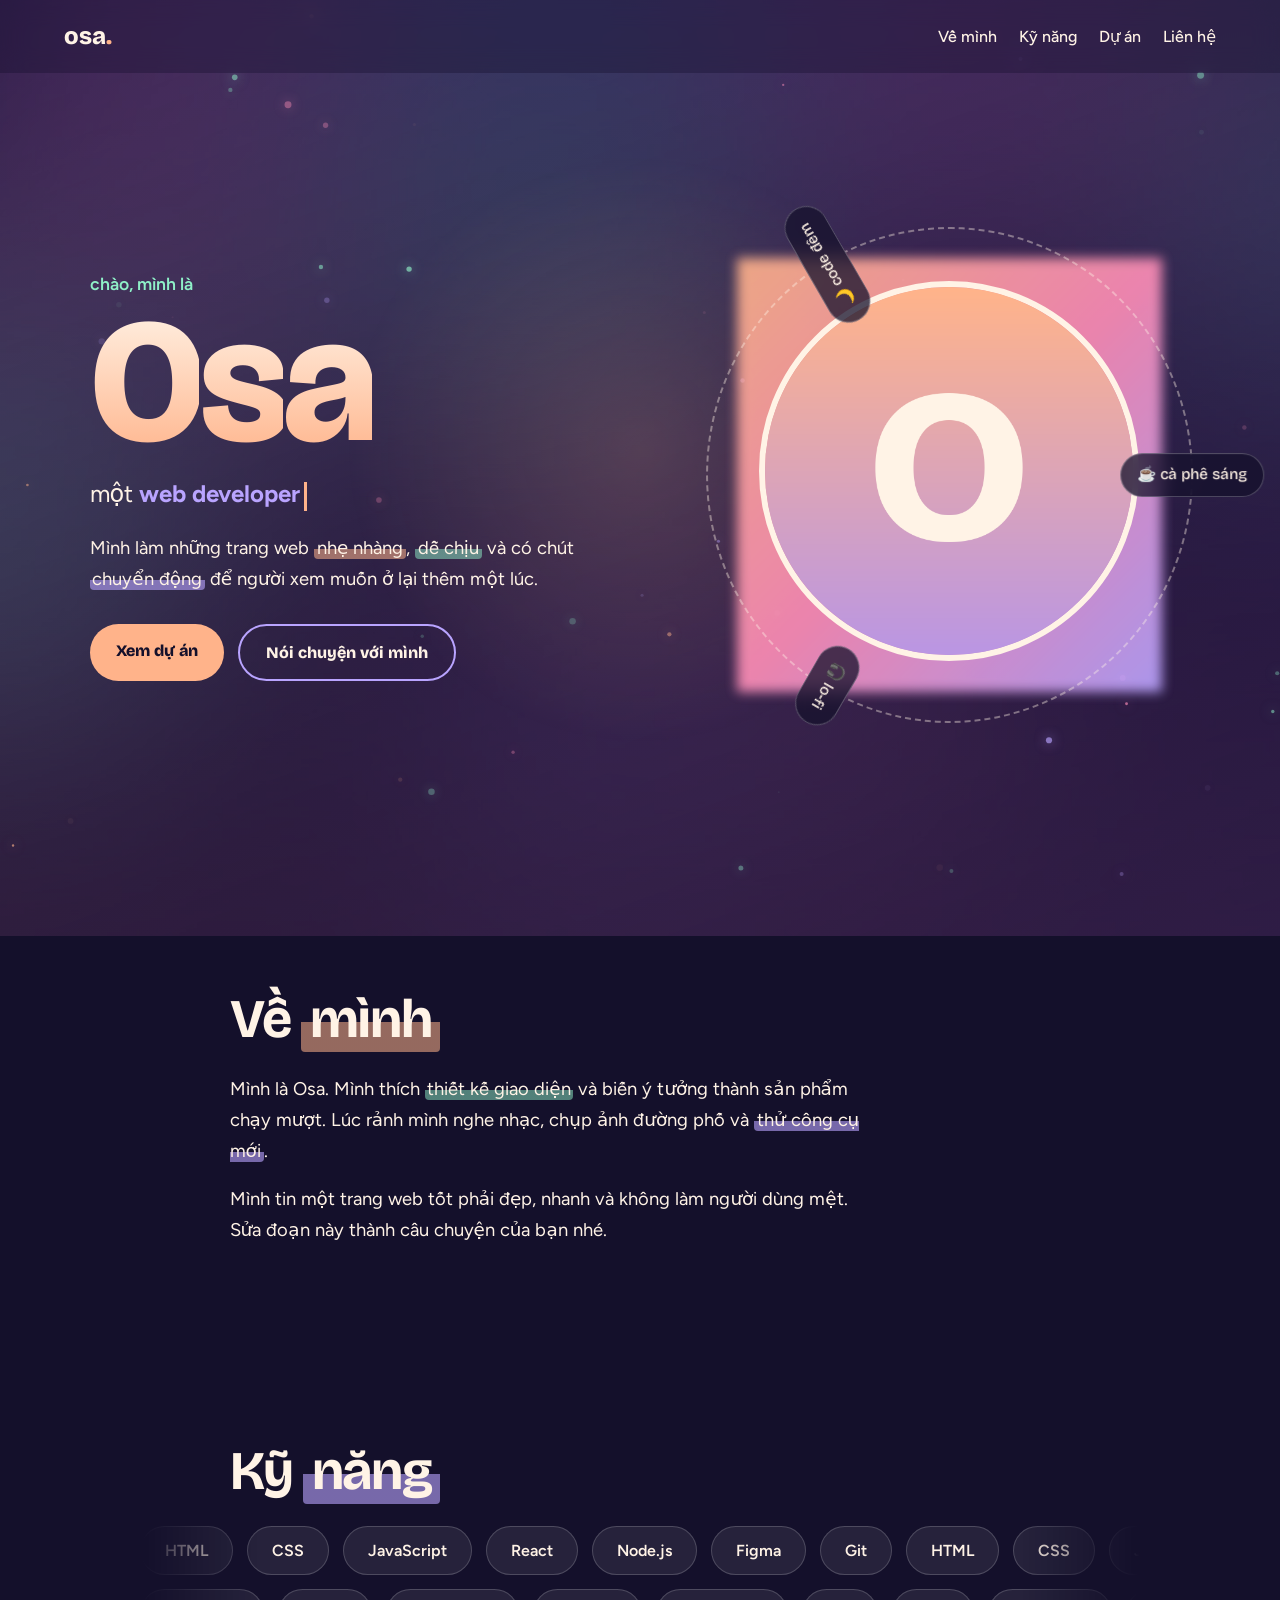
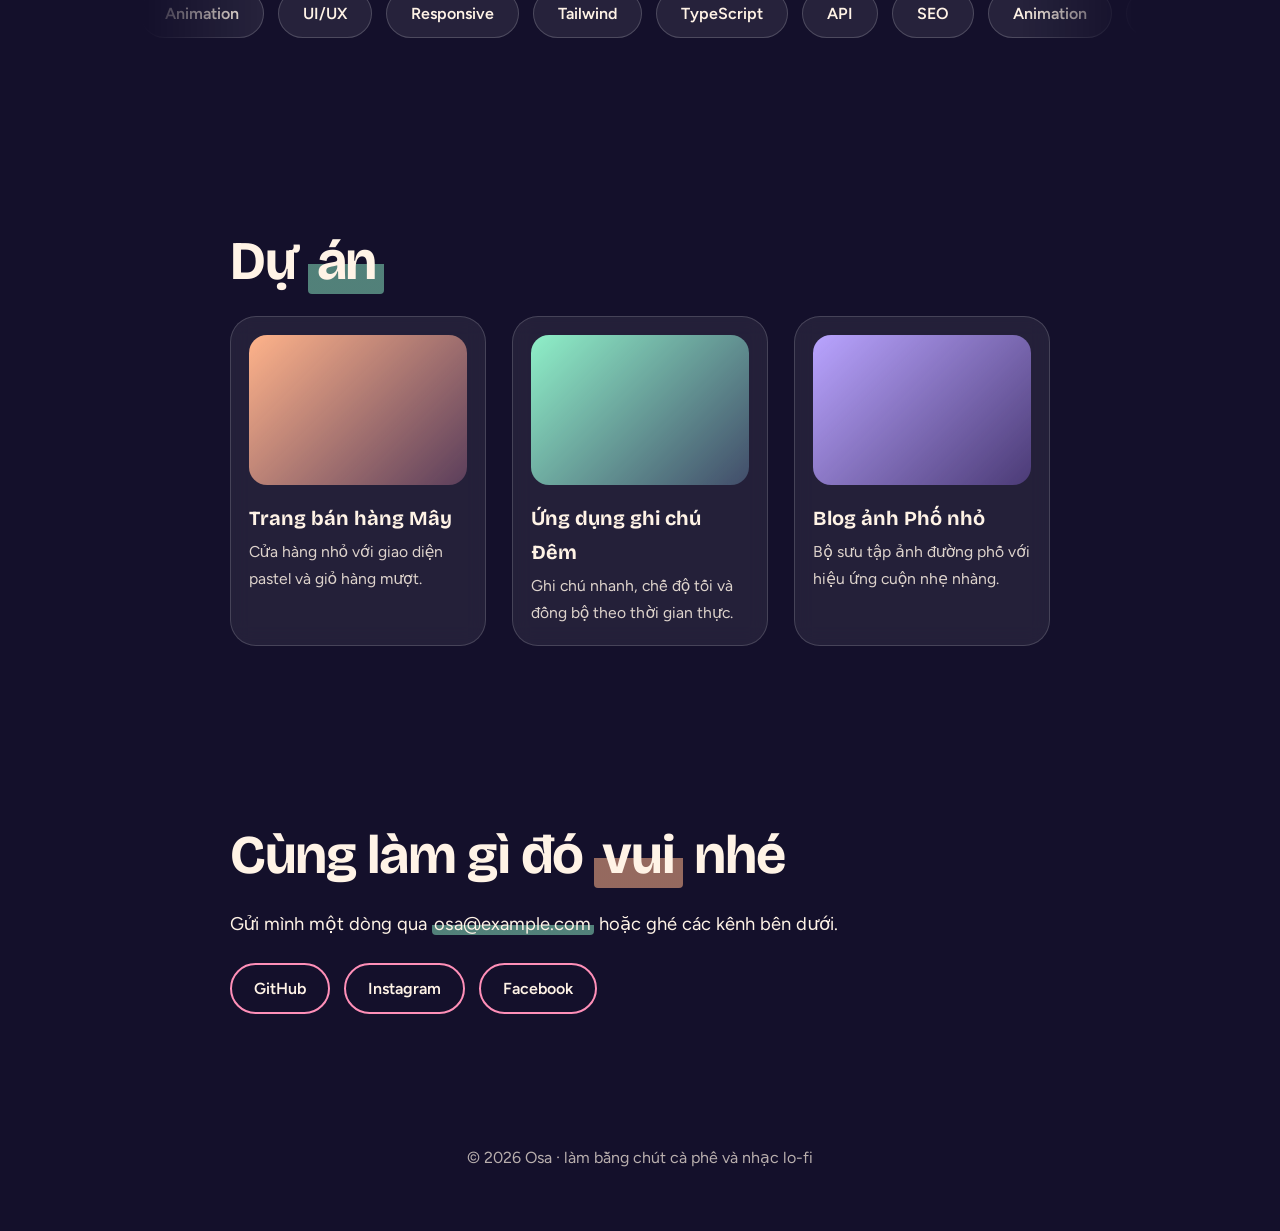
==== commit 566cf267: "1" ====
--- a/index.html
+++ b/index.html
@@ -31,9 +31,11 @@
   <div class="avatar-wrap">
     <div class="blob"></div><div class="ring"></div>
     <img class="avatar" src="assets/avatar.png" alt="Ảnh đại diện của Osa">
-    <span class="chip c1">☕ cà phê sáng</span>
-    <span class="chip c2">🎧 lo-fi</span>
-    <span class="chip c3">🌙 code đêm</span>
+    <div class="orbit" aria-hidden="true">
+      <div class="slot" style="--a:0deg"><span class="chip">☕ cà phê sáng</span></div>
+      <div class="slot" style="--a:120deg"><span class="chip">🎧 lo-fi</span></div>
+      <div class="slot" style="--a:240deg"><span class="chip">🌙 code đêm</span></div>
+    </div>
   </div>
 </header>
 
@@ -58,17 +60,13 @@
 
   <section id="projects" class="rv">
     <h2>Dự <mark class="hl h2">án</mark></h2>
-    <div class="grid">
-      <a class="card tilt" href="#" style="--c:#ffb38a"><div class="thumb"></div><h3>Trang bán hàng Mây</h3><p>Cửa hàng nhỏ với giao diện pastel và giỏ hàng mượt.</p></a>
-      <a class="card tilt" href="#" style="--c:#8ff0c8"><div class="thumb"></div><h3>Ứng dụng ghi chú Đêm</h3><p>Ghi chú nhanh, chế độ tối và đồng bộ theo thời gian thực.</p></a>
-      <a class="card tilt" href="#" style="--c:#b9a4ff"><div class="thumb"></div><h3>Blog ảnh Phố nhỏ</h3><p>Bộ sưu tập ảnh đường phố với hiệu ứng cuộn nhẹ nhàng.</p></a>
-    </div>
+    <div class="grid" id="projects-list"></div>
   </section>
 
   <section id="contact" class="rv">
     <h2>Cùng làm gì đó <mark class="hl">vui</mark> nhé</h2>
-    <p>Gửi mình một dòng qua <mark class="hl h2"><a href="mailto:osa@example.com">osa@example.com</a></mark> hoặc ghé các kênh bên dưới.</p>
-    <div class="links"><a href="#">GitHub</a><a href="#">Instagram</a><a href="#">Facebook</a></div>
+    <p>Gửi mình một dòng qua <mark class="hl h2"><a id="mail" href="#"></a></mark> hoặc ghé các kênh bên dưới.</p>
+    <div class="links" id="links"></div>
   </section>
 </main>
 
--- a/css/style.css
+++ b/css/style.css
@@ -45,16 +45,18 @@
 .btn.ghost{background:transparent;color:var(--cream);border:2px solid var(--lav)}
 
 /* Avatar: thay assets/avatar.png */
-.avatar-wrap{position:relative;width:min(380px,80vw);aspect-ratio:1;justify-self:center;animation:float 6s ease-in-out infinite}
+.avatar-wrap{position:relative;--w:min(380px,80vw);width:var(--w);aspect-ratio:1;justify-self:center;animation:float 6s ease-in-out infinite}
 @keyframes float{50%{transform:translateY(-18px)}}
 .blob{position:absolute;inset:-6%;background:linear-gradient(135deg,var(--peach),var(--pink),var(--lav));filter:blur(6px);animation:morph 9s ease-in-out infinite;opacity:.9}
 @keyframes morph{0%,100%{border-radius:58% 42% 55% 45%/50% 55% 45% 50%}50%{border-radius:40% 60% 42% 58%/58% 42% 60% 40%;transform:rotate(25deg)}}
 .ring{position:absolute;inset:-14%;border:2px dashed rgba(255,243,230,.4);border-radius:50%;animation:spin 24s linear infinite}
 @keyframes spin{to{transform:rotate(360deg)}}
 .avatar{position:relative;width:100%;height:100%;object-fit:cover;border-radius:50%;border:6px solid var(--cream);background:var(--plum)}
-.chip{position:absolute;padding:8px 16px;border-radius:99px;background:rgba(20,16,43,.75);border:1px solid rgba(255,255,255,.25);backdrop-filter:blur(8px);font-size:.95rem;font-weight:500;animation:bob 4s ease-in-out infinite}
-.c1{top:2%;left:-14%}.c2{top:46%;right:-18%;animation-delay:-1.3s}.c3{bottom:2%;left:-4%;animation-delay:-2.6s}
-@keyframes bob{50%{transform:translateY(-12px) rotate(3deg)}}
+.orbit{position:absolute;inset:0;animation:spin 22s linear infinite}
+.slot{position:absolute;top:50%;left:50%;width:0;height:0;transform:rotate(var(--a)) translateX(calc(var(--w)*.64))}
+.chip{position:absolute;top:0;left:0;white-space:nowrap;padding:8px 16px;border-radius:99px;background:rgba(20,16,43,.75);border:1px solid rgba(255,255,255,.25);backdrop-filter:blur(8px);font-size:.95rem;font-weight:500;transform:translate(-50%,-50%);animation:unspin 22s linear infinite}
+@keyframes unspin{from{transform:translate(-50%,-50%) rotate(calc(-1*var(--a)))}to{transform:translate(-50%,-50%) rotate(calc(-1*var(--a) - 360deg))}}
+.avatar-wrap:hover .orbit,.avatar-wrap:hover .chip{animation-play-state:paused}
 
 section{max-width:1000px;margin:0 auto;padding:90px 7vw}
 h2{font-size:clamp(2.2rem,5vw,3.4rem);line-height:1.1;margin-bottom:24px;letter-spacing:-.02em}
@@ -62,10 +64,10 @@
 .rv{opacity:0;transform:translateY(40px);transition:opacity .8s,transform .8s}.rv.in{opacity:1;transform:none}
 
 .marquee{overflow:hidden;margin:14px -7vw;mask-image:linear-gradient(90deg,transparent,#000 12%,#000 88%,transparent)}
-.track{display:flex;gap:14px;width:max-content;animation:scroll 26s linear infinite}
-.marquee.rev .track{animation-direction:reverse}.marquee:hover .track{animation-play-state:paused}
-@keyframes scroll{to{transform:translateX(-50%)}}
-.track span{padding:10px 24px;border-radius:99px;background:rgba(255,255,255,.08);border:1px solid rgba(255,255,255,.18);font-weight:600;transition:background .25s,color .25s,transform .25s}
+.track{display:flex;width:max-content;animation:to-left 28s linear infinite}
+.marquee.rev .track{animation-name:to-right;animation-duration:34s}.marquee:hover .track{animation-play-state:paused}
+@keyframes to-left{to{transform:translateX(-50%)}}@keyframes to-right{from{transform:translateX(-50%)}to{transform:none}}
+.track span{margin-right:14px;padding:10px 24px;border-radius:99px;background:rgba(255,255,255,.08);border:1px solid rgba(255,255,255,.18);font-weight:600;transition:background .25s,color .25s,transform .25s}
 .track span:hover{background:var(--mint);color:var(--night);transform:scale(1.12) rotate(-3deg)}
 
 .grid{display:grid;grid-template-columns:repeat(auto-fit,minmax(250px,1fr));gap:26px;perspective:900px}
@@ -85,5 +87,5 @@
 .spark{position:fixed;width:8px;height:8px;border-radius:50%;pointer-events:none;z-index:20;animation:spark .8s ease-out forwards}
 @keyframes spark{to{transform:translate(var(--dx),var(--dy)) scale(0);opacity:0}}
 
-@media(max-width:800px){.hero{grid-template-columns:1fr;text-align:center;padding-top:100px}.lead{margin:0 auto}.cta{justify-content:center}.avatar-wrap{order:-1;width:min(260px,70vw)}.c1{left:-8%}.c2{right:-8%}nav div a{margin-left:12px;font-size:.9rem}}
+@media(max-width:800px){.hero{grid-template-columns:1fr;text-align:center;padding-top:100px}.lead{margin:0 auto}.cta{justify-content:center}.avatar-wrap{order:-1;--w:min(230px,56vw)}.chip{font-size:.8rem;padding:6px 12px}nav div a{margin-left:12px;font-size:.9rem}}
 @media(prefers-reduced-motion:reduce){*,*::before,*::after{animation:none!important;transition:none!important}.rv{opacity:1;transform:none}.hl{background-size:100% 100%}}
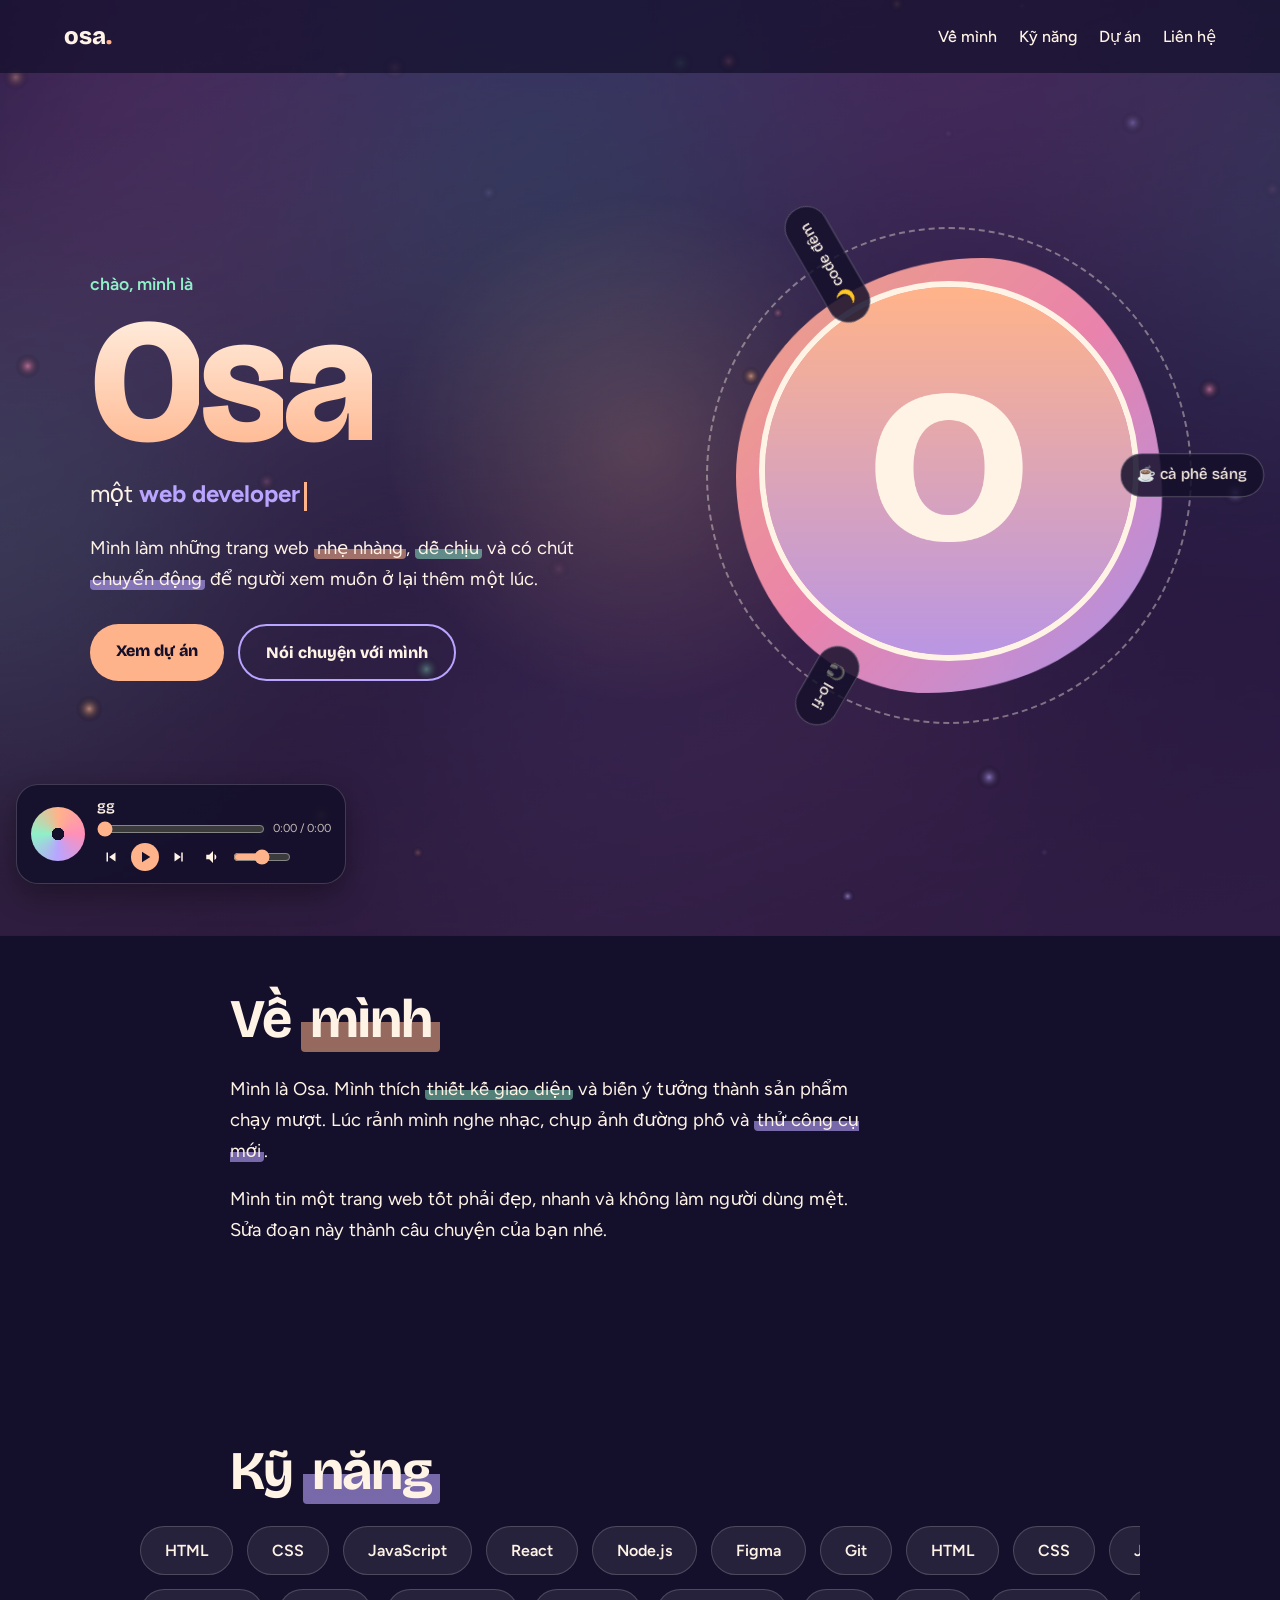
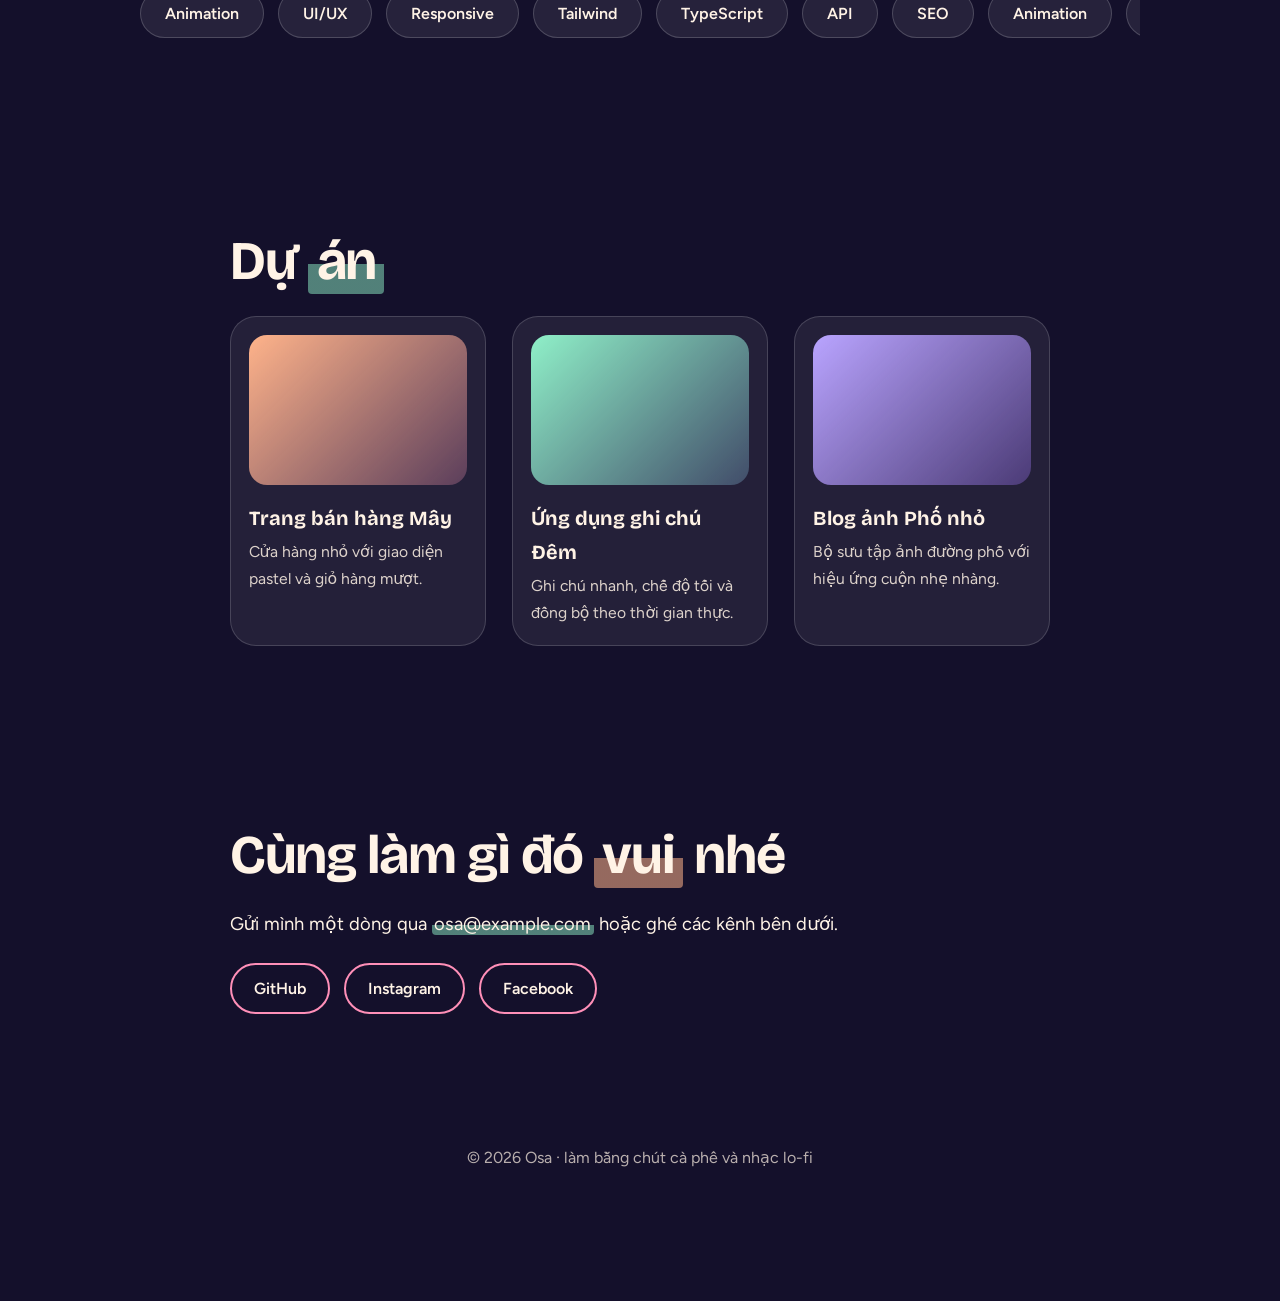
==== commit 96072e6e: "music" ====
--- a/index.html
+++ b/index.html
@@ -71,6 +71,21 @@
 </main>
 
 <footer>© <span id="y"></span> Osa · làm bằng chút cà phê và nhạc lo-fi</footer>
+<div id="player" class="player" aria-label="Trình phát nhạc">
+  <div class="disc"></div>
+  <div class="pinfo">
+    <div class="ptitle" id="ptitle">Đang tải nhạc...</div>
+    <div class="prow"><input id="seek" type="range" min="0" max="1000" value="0" aria-label="Tua nhạc"><span id="ptime">0:00 / 0:00</span></div>
+    <div class="prow ctl">
+      <button id="prev" aria-label="Bài trước"><svg viewBox="0 0 24 24"><path d="M6 6h2v12H6zm3.5 6l8.5 6V6z"/></svg></button>
+      <button id="play" aria-label="Phát / dừng"><svg class="i-play" viewBox="0 0 24 24"><path d="M8 5v14l11-7z"/></svg><svg class="i-pause" viewBox="0 0 24 24"><path d="M6 5h4v14H6zM14 5h4v14h-4z"/></svg></button>
+      <button id="next" aria-label="Bài tiếp theo"><svg viewBox="0 0 24 24"><path d="M6 18l8.5-6L6 6v12zm9-12v12h2V6h-2z"/></svg></button>
+      <button id="mute" aria-label="Tắt tiếng"><svg viewBox="0 0 24 24"><path d="M3 9v6h4l5 5V4L7 9H3zm13.5 3a4.5 4.5 0 00-2.5-4v8a4.5 4.5 0 002.5-4z"/></svg></button>
+      <input id="vol" type="range" min="0" max="1" step="0.01" value="0.5" aria-label="Âm lượng">
+    </div>
+  </div>
+  <audio id="audio" preload="metadata"></audio>
+</div>
 <script src="js/script.js"></script>
 </body>
 </html>
--- a/css/style.css
+++ b/css/style.css
@@ -9,12 +9,12 @@
 a{color:inherit}
 
 /* Nền: thay assets/background.jpg */
-.bg{position:fixed;inset:-4%;z-index:-3;background:linear-gradient(160deg,rgba(20,16,43,.55),rgba(42,27,77,.8)),url(../assets/background.jpg) center/cover,linear-gradient(160deg,#2a1b4d,#14102b);animation:drift 30s ease-in-out infinite alternate;transition:transform .3s ease-out}
+.bg{position:fixed;inset:-4%;z-index:-3;background:linear-gradient(160deg,rgba(20,16,43,.55),rgba(42,27,77,.8)),url(../assets/background.jpg) center/cover,linear-gradient(160deg,#2a1b4d,#14102b);will-change:transform;animation:drift 30s ease-in-out infinite alternate}
 @keyframes drift{to{transform:scale(1.08) translate(-1.5%,1%)}}
-.glow{position:fixed;inset:0;z-index:-2;pointer-events:none;background:radial-gradient(420px circle at var(--mx) var(--my),rgba(255,179,138,.18),transparent 70%)}
+.glow{position:fixed;top:0;left:0;width:520px;height:520px;margin:-260px 0 0 -260px;z-index:-2;pointer-events:none;background:radial-gradient(circle,rgba(255,179,138,.2),transparent 70%);will-change:transform;transform:translate3d(50vw,50vh,0)}
 #fx{position:fixed;inset:0;z-index:-1;pointer-events:none}
 
-nav{position:fixed;top:0;left:0;right:0;z-index:10;display:flex;justify-content:space-between;align-items:center;padding:16px 5vw;backdrop-filter:blur(12px);background:rgba(20,16,43,.35)}
+nav{position:fixed;top:0;left:0;right:0;z-index:10;display:flex;justify-content:space-between;align-items:center;padding:16px 5vw;background:rgba(20,16,43,.72)}
 .logo{font-weight:800;font-size:1.5rem;text-decoration:none}.logo i{color:var(--peach);font-style:normal}
 nav div a{margin-left:22px;text-decoration:none;font-weight:500;background:linear-gradient(var(--peach),var(--peach)) 0 100%/0 3px no-repeat;transition:background-size .3s}
 nav div a:hover{background-size:100% 3px}
@@ -45,16 +45,16 @@
 .btn.ghost{background:transparent;color:var(--cream);border:2px solid var(--lav)}
 
 /* Avatar: thay assets/avatar.png */
-.avatar-wrap{position:relative;--w:min(380px,80vw);width:var(--w);aspect-ratio:1;justify-self:center;animation:float 6s ease-in-out infinite}
+.avatar-wrap{position:relative;--w:min(380px,80vw);width:var(--w);aspect-ratio:1;justify-self:center;will-change:transform;animation:float 6s ease-in-out infinite}
 @keyframes float{50%{transform:translateY(-18px)}}
-.blob{position:absolute;inset:-6%;background:linear-gradient(135deg,var(--peach),var(--pink),var(--lav));filter:blur(6px);animation:morph 9s ease-in-out infinite;opacity:.9}
-@keyframes morph{0%,100%{border-radius:58% 42% 55% 45%/50% 55% 45% 50%}50%{border-radius:40% 60% 42% 58%/58% 42% 60% 40%;transform:rotate(25deg)}}
+.blob{position:absolute;inset:-6%;background:linear-gradient(135deg,var(--peach),var(--pink),var(--lav));border-radius:58% 42% 55% 45%/50% 55% 45% 50%;will-change:transform;animation:morph 9s ease-in-out infinite;opacity:.9}
+@keyframes morph{50%{transform:rotate(25deg) scale(1.06,.95)}}
 .ring{position:absolute;inset:-14%;border:2px dashed rgba(255,243,230,.4);border-radius:50%;animation:spin 24s linear infinite}
 @keyframes spin{to{transform:rotate(360deg)}}
 .avatar{position:relative;width:100%;height:100%;object-fit:cover;border-radius:50%;border:6px solid var(--cream);background:var(--plum)}
-.orbit{position:absolute;inset:0;animation:spin 22s linear infinite}
+.orbit{position:absolute;inset:0;will-change:transform;animation:spin 22s linear infinite}
 .slot{position:absolute;top:50%;left:50%;width:0;height:0;transform:rotate(var(--a)) translateX(calc(var(--w)*.64))}
-.chip{position:absolute;top:0;left:0;white-space:nowrap;padding:8px 16px;border-radius:99px;background:rgba(20,16,43,.75);border:1px solid rgba(255,255,255,.25);backdrop-filter:blur(8px);font-size:.95rem;font-weight:500;transform:translate(-50%,-50%);animation:unspin 22s linear infinite}
+.chip{position:absolute;top:0;left:0;white-space:nowrap;padding:8px 16px;border-radius:99px;background:rgba(20,16,43,.85);border:1px solid rgba(255,255,255,.25);font-size:.95rem;font-weight:500;transform:translate(-50%,-50%);animation:unspin 22s linear infinite}
 @keyframes unspin{from{transform:translate(-50%,-50%) rotate(calc(-1*var(--a)))}to{transform:translate(-50%,-50%) rotate(calc(-1*var(--a) - 360deg))}}
 .avatar-wrap:hover .orbit,.avatar-wrap:hover .chip{animation-play-state:paused}
 
@@ -63,15 +63,15 @@
 section>p{max-width:40rem;font-size:1.15rem;margin-bottom:16px}
 .rv{opacity:0;transform:translateY(40px);transition:opacity .8s,transform .8s}.rv.in{opacity:1;transform:none}
 
-.marquee{overflow:hidden;margin:14px -7vw;mask-image:linear-gradient(90deg,transparent,#000 12%,#000 88%,transparent)}
-.track{display:flex;width:max-content;animation:to-left 28s linear infinite}
+.marquee{overflow:hidden;margin:14px -7vw}
+.track{display:flex;width:max-content;will-change:transform;animation:to-left 28s linear infinite}
 .marquee.rev .track{animation-name:to-right;animation-duration:34s}.marquee:hover .track{animation-play-state:paused}
 @keyframes to-left{to{transform:translateX(-50%)}}@keyframes to-right{from{transform:translateX(-50%)}to{transform:none}}
 .track span{margin-right:14px;padding:10px 24px;border-radius:99px;background:rgba(255,255,255,.08);border:1px solid rgba(255,255,255,.18);font-weight:600;transition:background .25s,color .25s,transform .25s}
 .track span:hover{background:var(--mint);color:var(--night);transform:scale(1.12) rotate(-3deg)}
 
 .grid{display:grid;grid-template-columns:repeat(auto-fit,minmax(250px,1fr));gap:26px;perspective:900px}
-.card{display:block;text-decoration:none;padding:18px;border-radius:26px;background:rgba(255,255,255,.07);border:1px solid rgba(255,255,255,.16);backdrop-filter:blur(10px);transition:transform .2s ease-out,box-shadow .3s,border-color .3s;transform-style:preserve-3d}
+.card{display:block;text-decoration:none;padding:18px;border-radius:26px;background:rgba(255,255,255,.07);border:1px solid rgba(255,255,255,.16);transition:transform .2s ease-out,box-shadow .3s,border-color .3s;transform-style:preserve-3d}
 .card:hover{border-color:var(--c);box-shadow:0 20px 50px -10px var(--c)}
 .thumb{height:150px;border-radius:18px;margin-bottom:16px;background:linear-gradient(135deg,var(--c),transparent 130%),var(--plum);position:relative;overflow:hidden}
 .thumb::after{content:"";position:absolute;inset:0;background:linear-gradient(105deg,transparent 40%,rgba(255,255,255,.5) 50%,transparent 60%);transform:translateX(-120%);transition:transform .7s}
@@ -88,4 +88,22 @@
 @keyframes spark{to{transform:translate(var(--dx),var(--dy)) scale(0);opacity:0}}
 
 @media(max-width:800px){.hero{grid-template-columns:1fr;text-align:center;padding-top:100px}.lead{margin:0 auto}.cta{justify-content:center}.avatar-wrap{order:-1;--w:min(230px,56vw)}.chip{font-size:.8rem;padding:6px 12px}nav div a{margin-left:12px;font-size:.9rem}}
-@media(prefers-reduced-motion:reduce){*,*::before,*::after{animation:none!important;transition:none!important}.rv{opacity:1;transform:none}.hl{background-size:100% 100%}}
+
+footer{padding-bottom:130px}
+.player{position:fixed;left:16px;bottom:16px;z-index:15;display:flex;align-items:center;gap:12px;width:min(330px,calc(100vw - 32px));padding:12px 14px;border-radius:22px;background:rgba(20,16,43,.9);border:1px solid rgba(255,255,255,.18);box-shadow:0 10px 30px rgba(0,0,0,.35)}
+.disc{flex:none;width:54px;height:54px;border-radius:50%;background:radial-gradient(circle,var(--night) 0 16%,transparent 17%),conic-gradient(var(--peach),var(--pink),var(--lav),var(--mint),var(--peach));will-change:transform;animation:spin 6s linear infinite paused}
+.playing .disc{animation-play-state:running}
+.pinfo{flex:1;min-width:0}
+.ptitle{font:600 .92rem 'Bricolage Grotesque',sans-serif;white-space:nowrap;overflow:hidden;text-overflow:ellipsis}
+.prow{display:flex;align-items:center;gap:8px;margin-top:4px}
+.ctl{gap:6px}
+.prow input[type=range]{accent-color:var(--peach);min-width:0;height:14px}
+#seek{flex:1}#vol{width:58px}
+#ptime{font-size:.72rem;opacity:.75;white-space:nowrap}
+.player button{all:unset;cursor:pointer;display:grid;place-items:center;width:28px;height:28px;border-radius:50%;transition:background .2s,transform .2s}
+.player button:hover{background:rgba(255,255,255,.14);transform:scale(1.12)}
+.player button:focus-visible{outline:2px solid var(--mint)}
+.player svg{width:18px;height:18px;fill:var(--cream)}
+#play{background:var(--peach)}#play:hover{background:var(--peach)}#play svg{fill:var(--night)}
+#play .i-pause{display:none}.playing #play .i-pause{display:block}.playing #play .i-play{display:none}
+.muted #mute{opacity:.4}
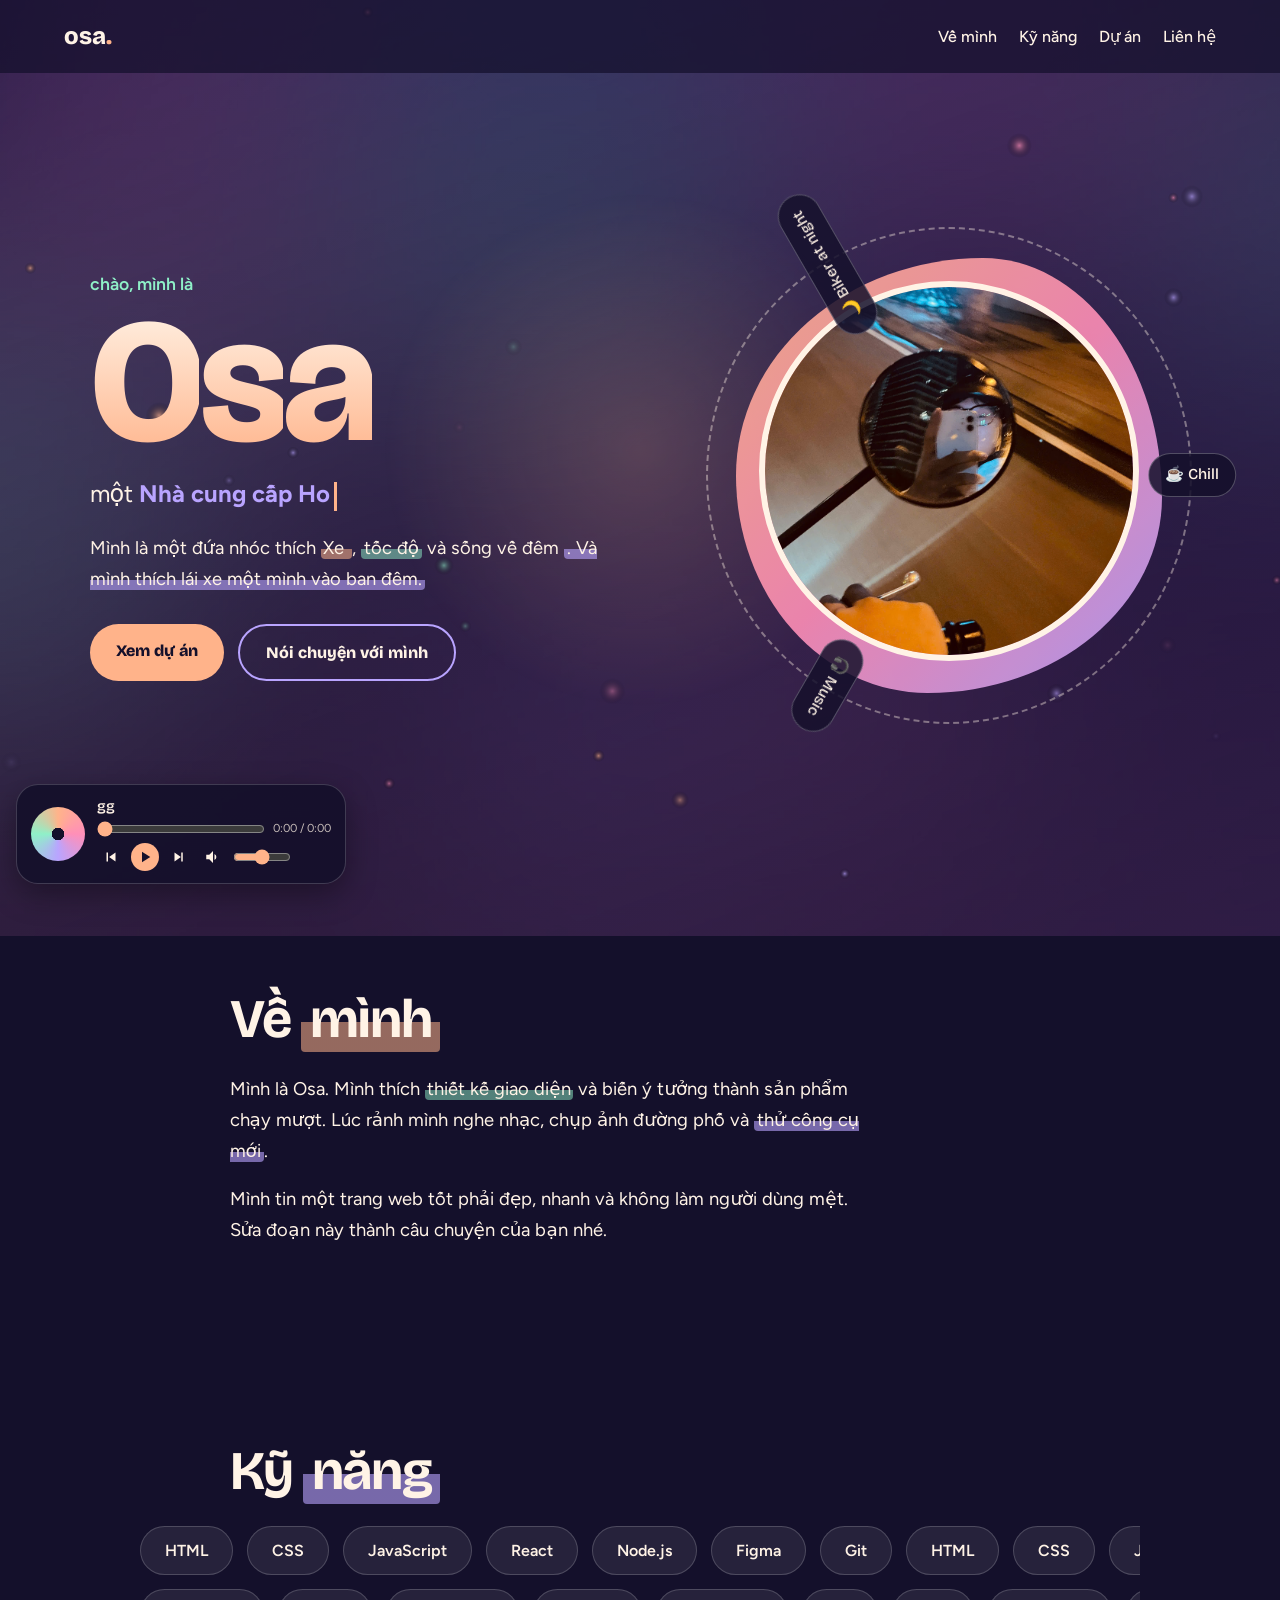
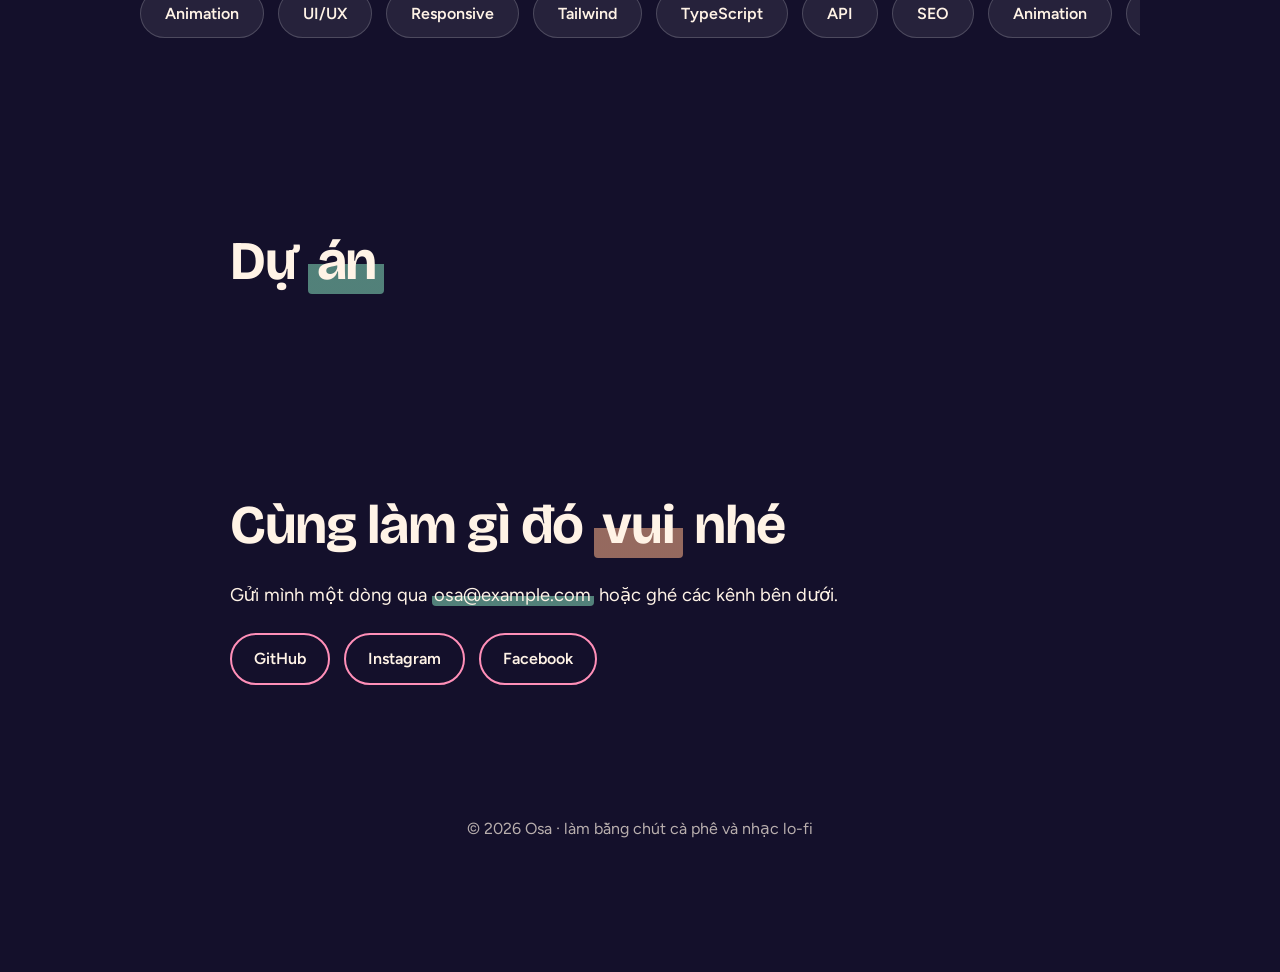
==== commit 11191dca: "12112" ====
--- a/index.html
+++ b/index.html
@@ -25,16 +25,16 @@
     <p class="hi">chào, mình là</p>
     <h1 class="name" aria-label="Osa"><span>O</span><span>s</span><span>a</span></h1>
     <p class="role">một <b id="type"></b><i class="caret"></i></p>
-    <p class="lead">Mình làm những trang web <mark class="hl">nhẹ nhàng</mark>, <mark class="hl h2">dễ chịu</mark> và có chút <mark class="hl h3">chuyển động</mark> để người xem muốn ở lại thêm một lúc.</p>
+    <p class="lead">Mình là một đứa nhóc thích <mark class="hl">Xe </mark>, <mark class="hl h2">tốc độ</mark> và sống về đêm <mark class="hl h3">. Và mình thích lái xe một mình vào ban đêm. </mark> </p>
     <div class="cta"><a class="btn" href="#projects">Xem dự án</a><a class="btn ghost" href="#contact">Nói chuyện với mình</a></div>
   </div>
   <div class="avatar-wrap">
     <div class="blob"></div><div class="ring"></div>
     <img class="avatar" src="assets/avatar.png" alt="Ảnh đại diện của Osa">
     <div class="orbit" aria-hidden="true">
-      <div class="slot" style="--a:0deg"><span class="chip">☕ cà phê sáng</span></div>
-      <div class="slot" style="--a:120deg"><span class="chip">🎧 lo-fi</span></div>
-      <div class="slot" style="--a:240deg"><span class="chip">🌙 code đêm</span></div>
+      <div class="slot" style="--a:0deg"><span class="chip">☕ Chill</span></div>
+      <div class="slot" style="--a:120deg"><span class="chip">🎧 Music</span></div>
+      <div class="slot" style="--a:240deg"><span class="chip">🌙 Biker at night</span></div>
     </div>
   </div>
 </header>
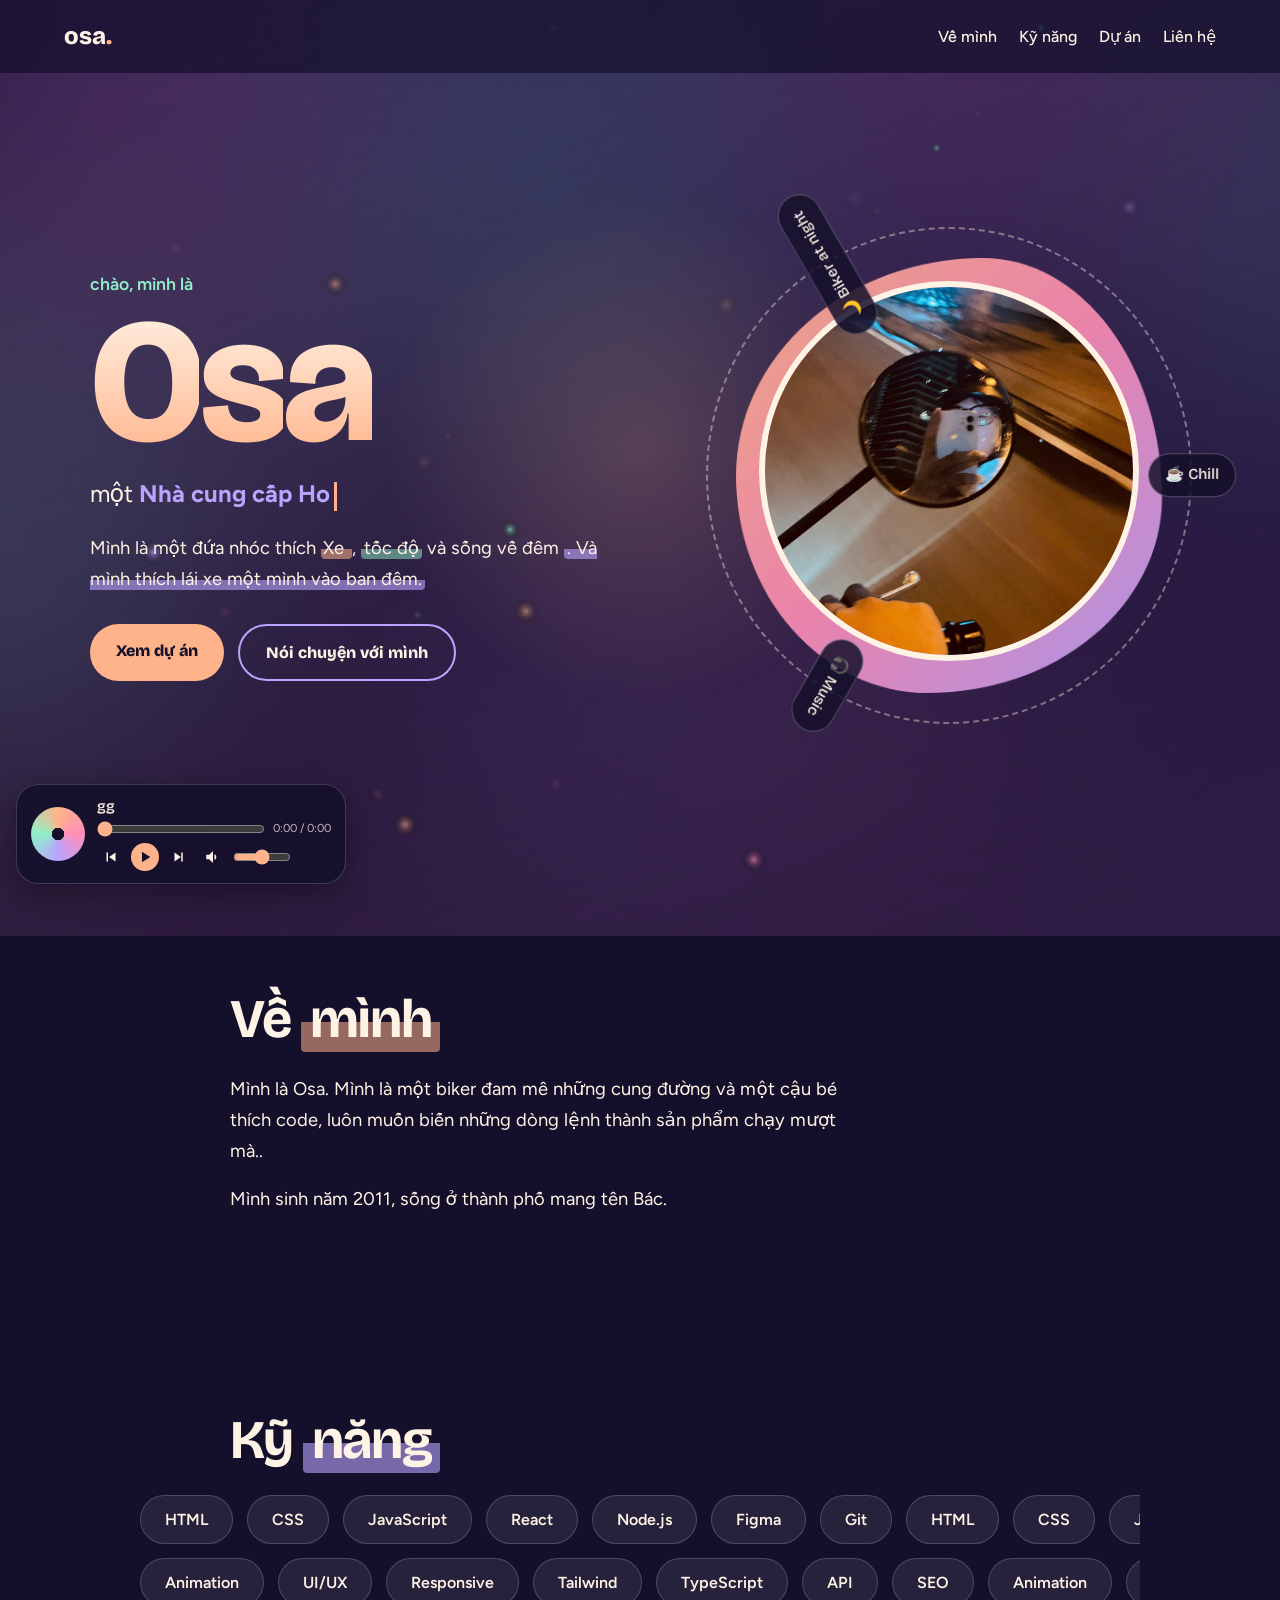
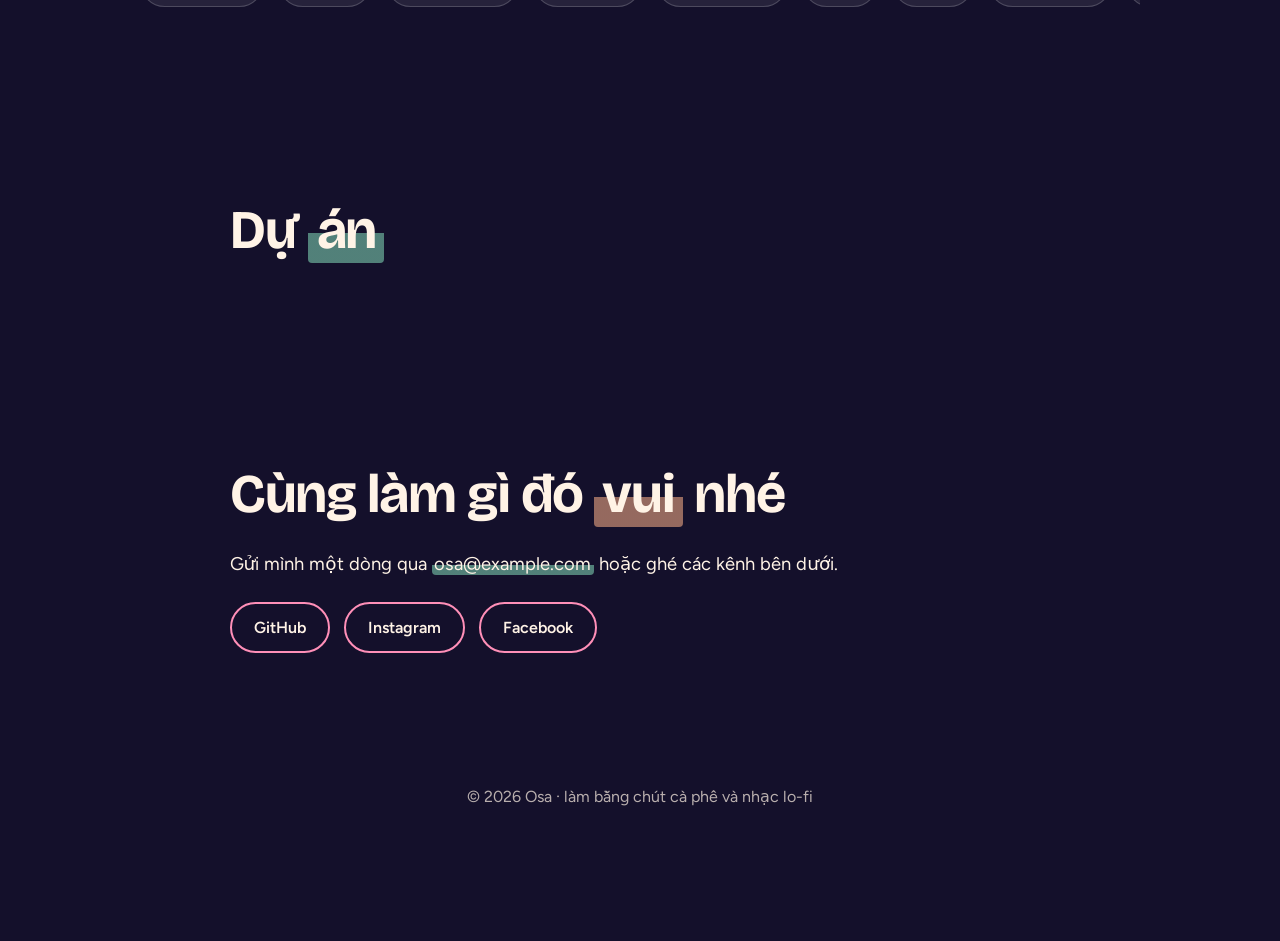
==== commit ebf016df: "abt me" ====
--- a/index.html
+++ b/index.html
@@ -42,8 +42,8 @@
 <main>
   <section id="about" class="rv">
     <h2>Về <mark class="hl">mình</mark></h2>
-    <p>Mình là Osa. Mình thích <mark class="hl h2">thiết kế giao diện</mark> và biến ý tưởng thành sản phẩm chạy mượt. Lúc rảnh mình nghe nhạc, chụp ảnh đường phố và <mark class="hl h3">thử công cụ mới</mark>.</p>
-    <p>Mình tin một trang web tốt phải đẹp, nhanh và không làm người dùng mệt. Sửa đoạn này thành câu chuyện của bạn nhé.</p>
+    <p>Mình là Osa. Mình là một biker đam mê những cung đường và một cậu bé thích code, luôn muốn biến những dòng lệnh thành sản phẩm chạy mượt mà.</mark>.</p>
+    <p>Mình sinh năm 2011, sống ở thành phố mang tên Bác.</p>
   </section>
 
   <section id="skills" class="rv">
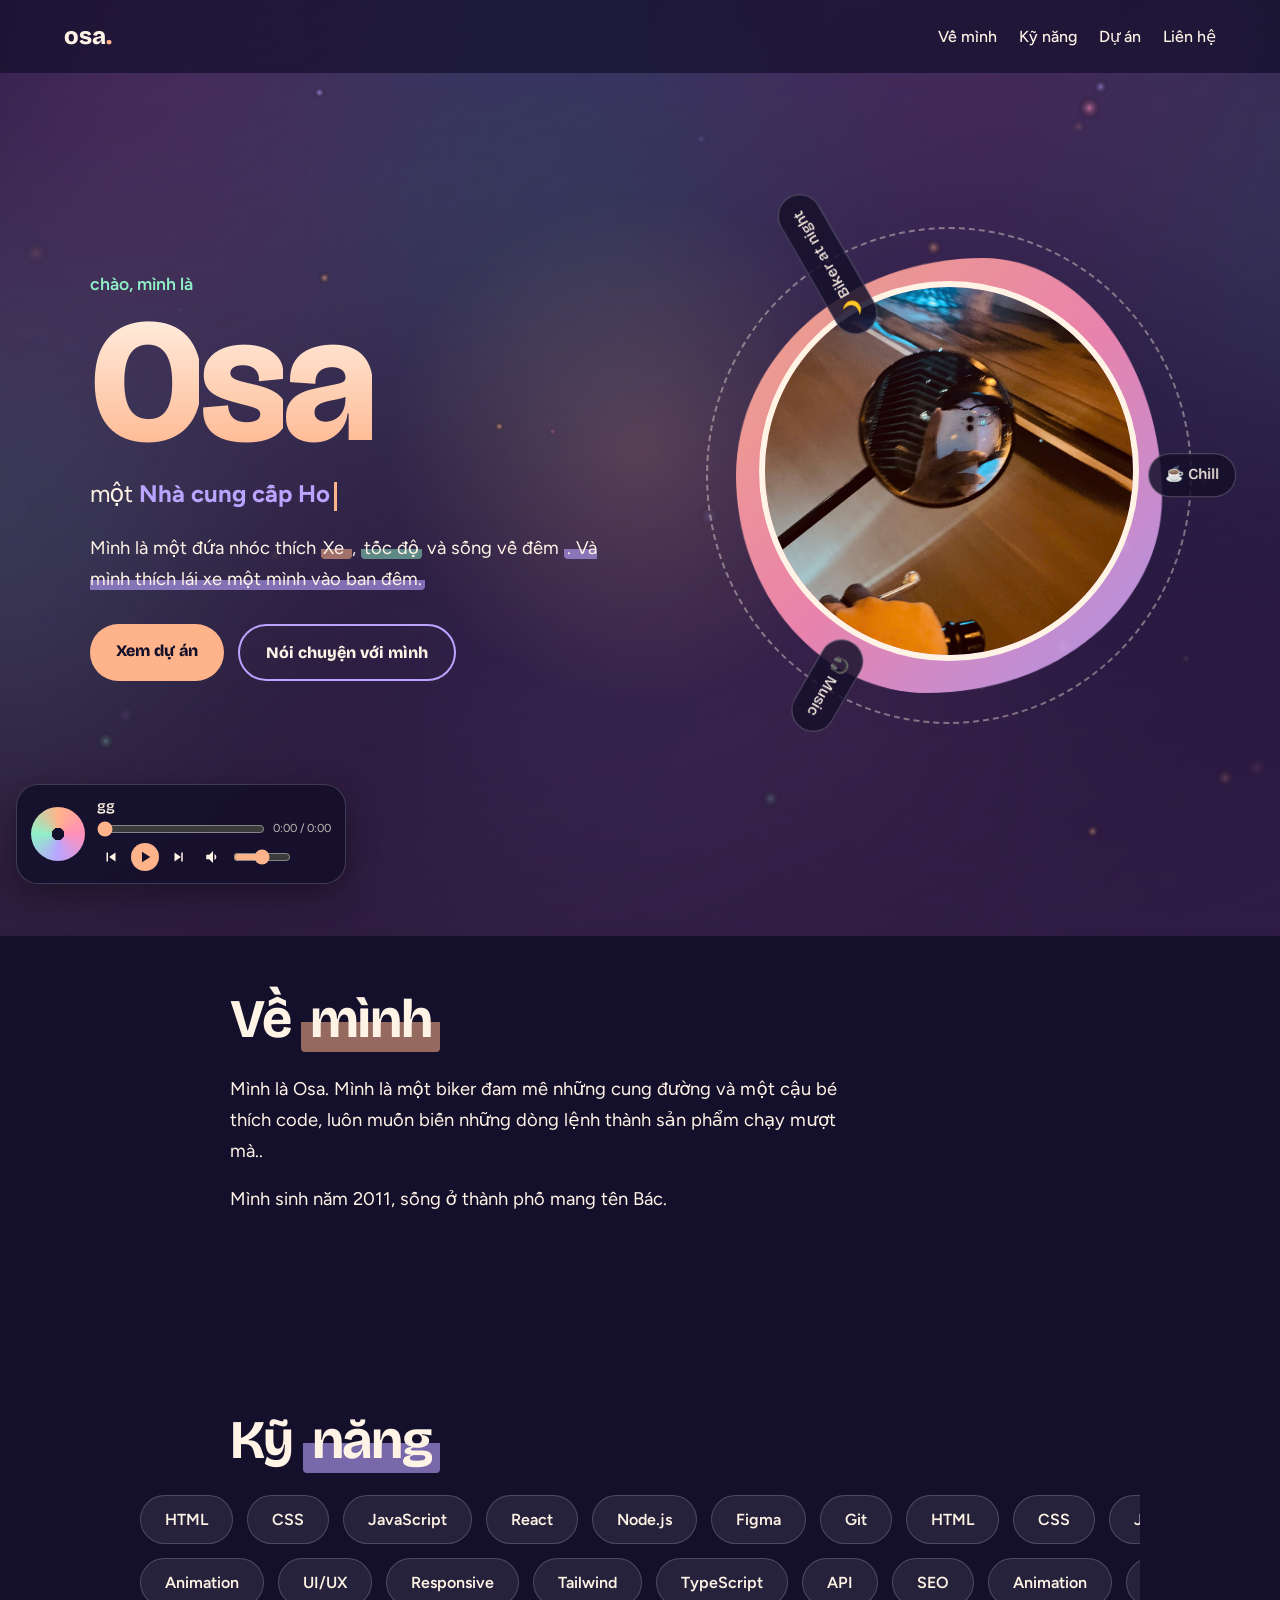
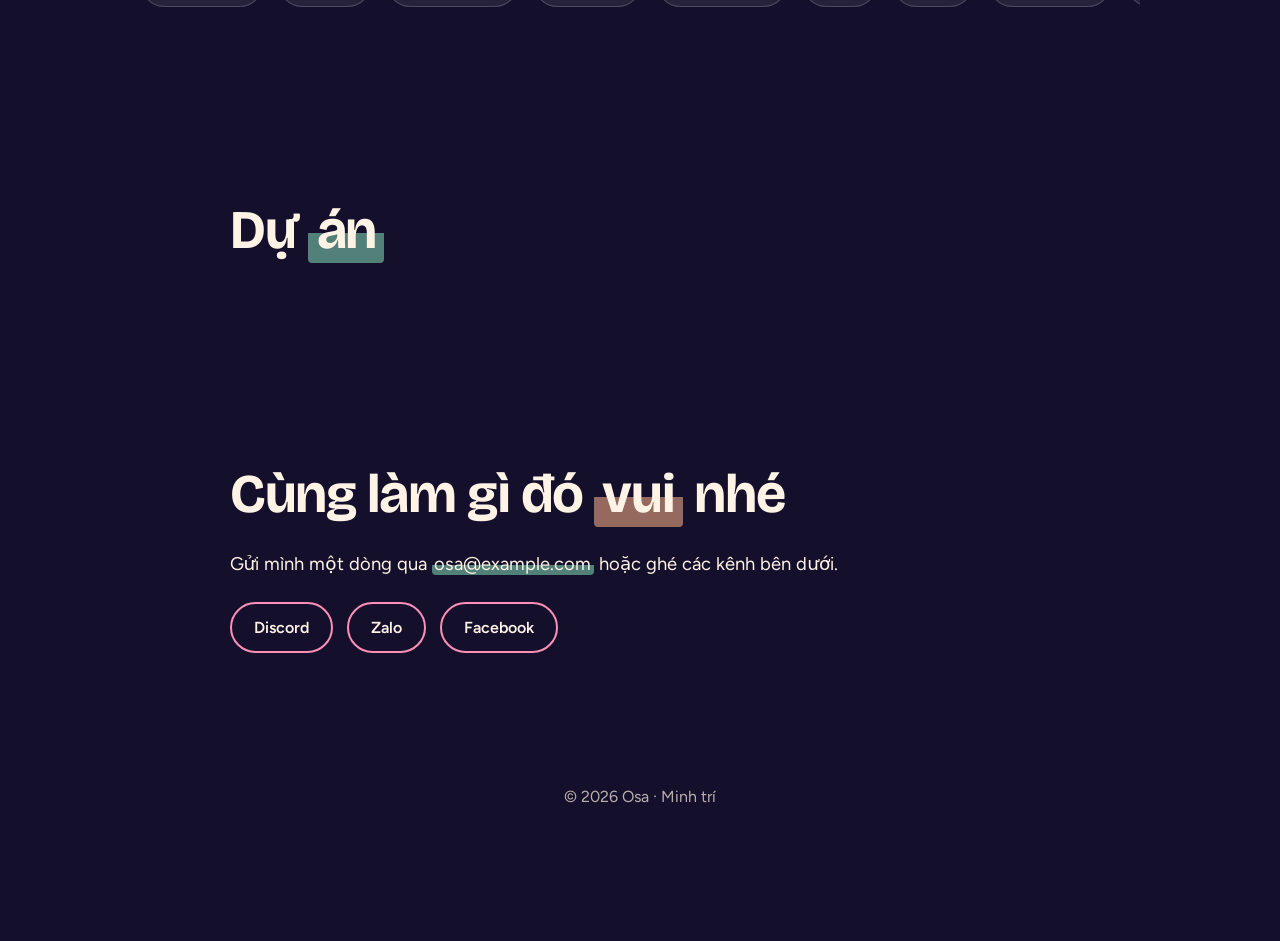
==== commit b8fd859f: "ekfm ưkeoiu" ====
--- a/index.html
+++ b/index.html
@@ -70,7 +70,7 @@
   </section>
 </main>
 
-<footer>© <span id="y"></span> Osa · làm bằng chút cà phê và nhạc lo-fi</footer>
+<footer>© <span id="y"></span> Osa · Minh trí</footer>
 <div id="player" class="player" aria-label="Trình phát nhạc">
   <div class="disc"></div>
   <div class="pinfo">
